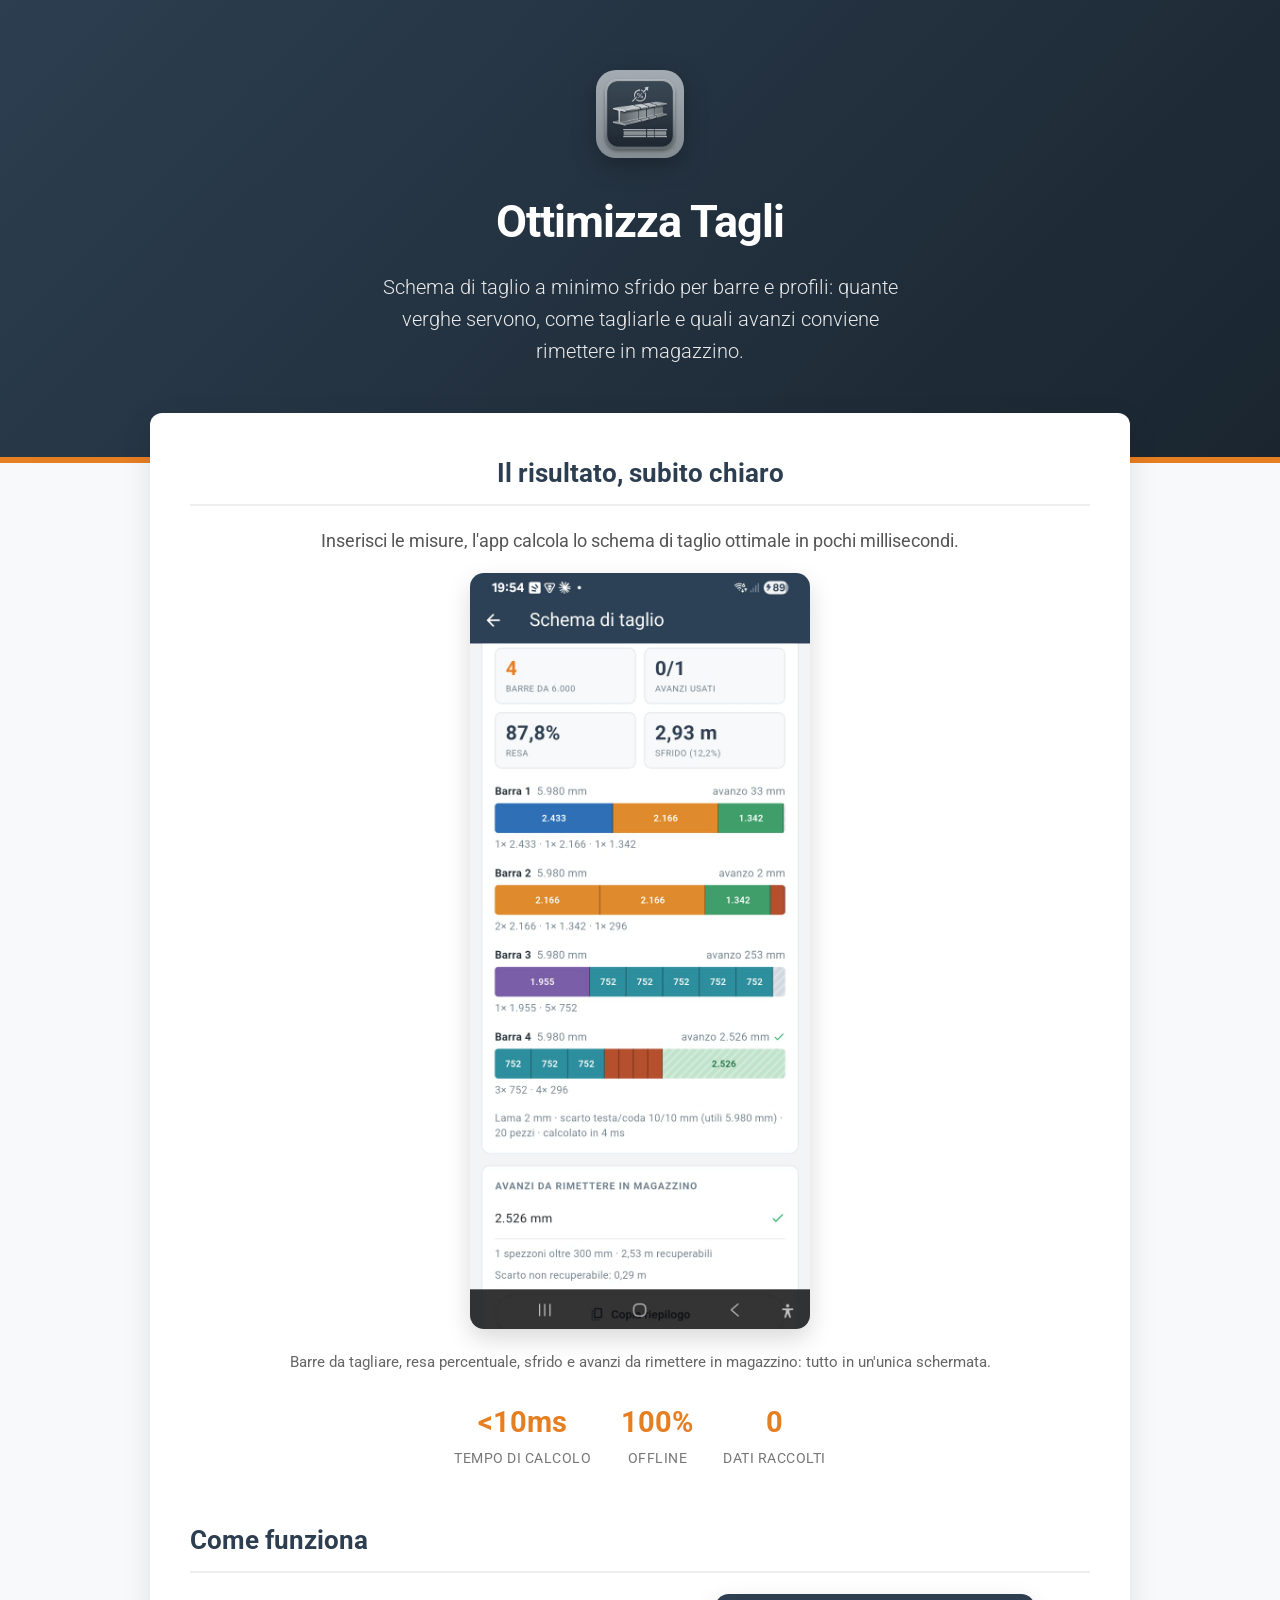
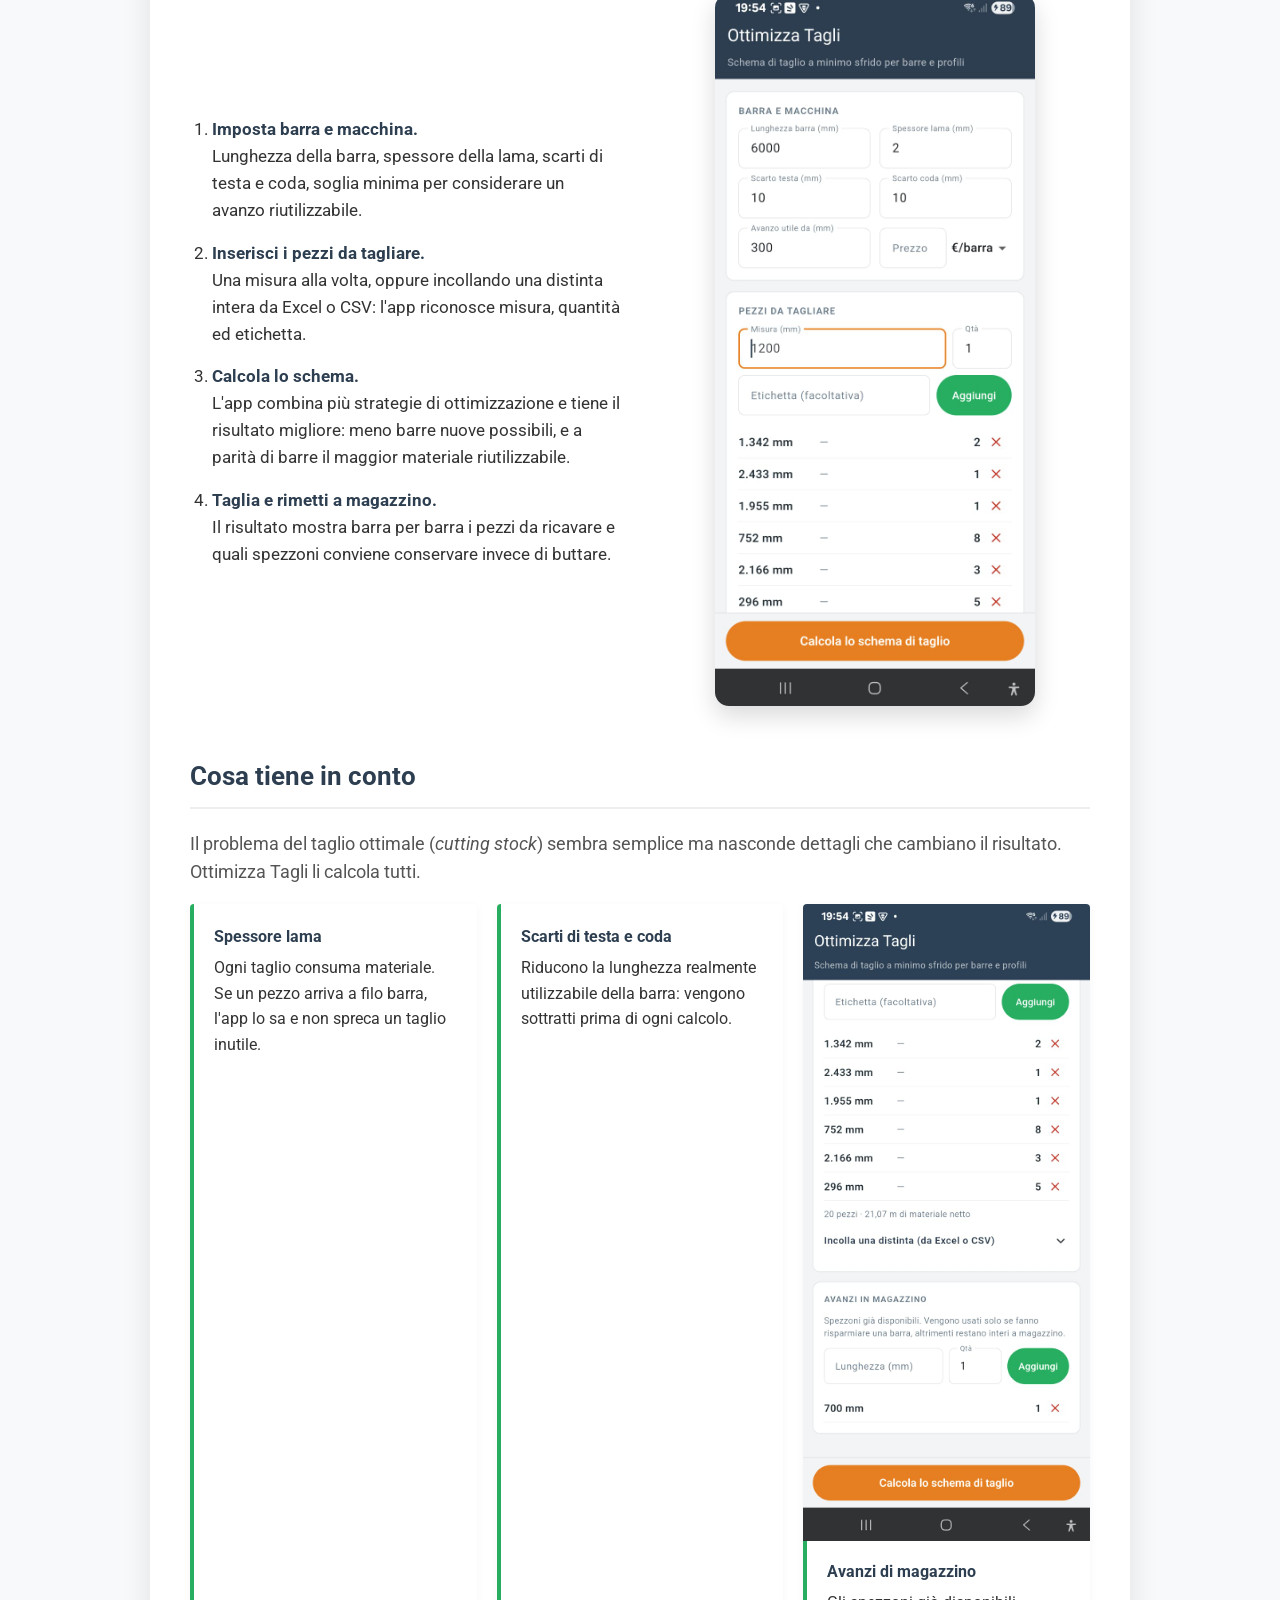
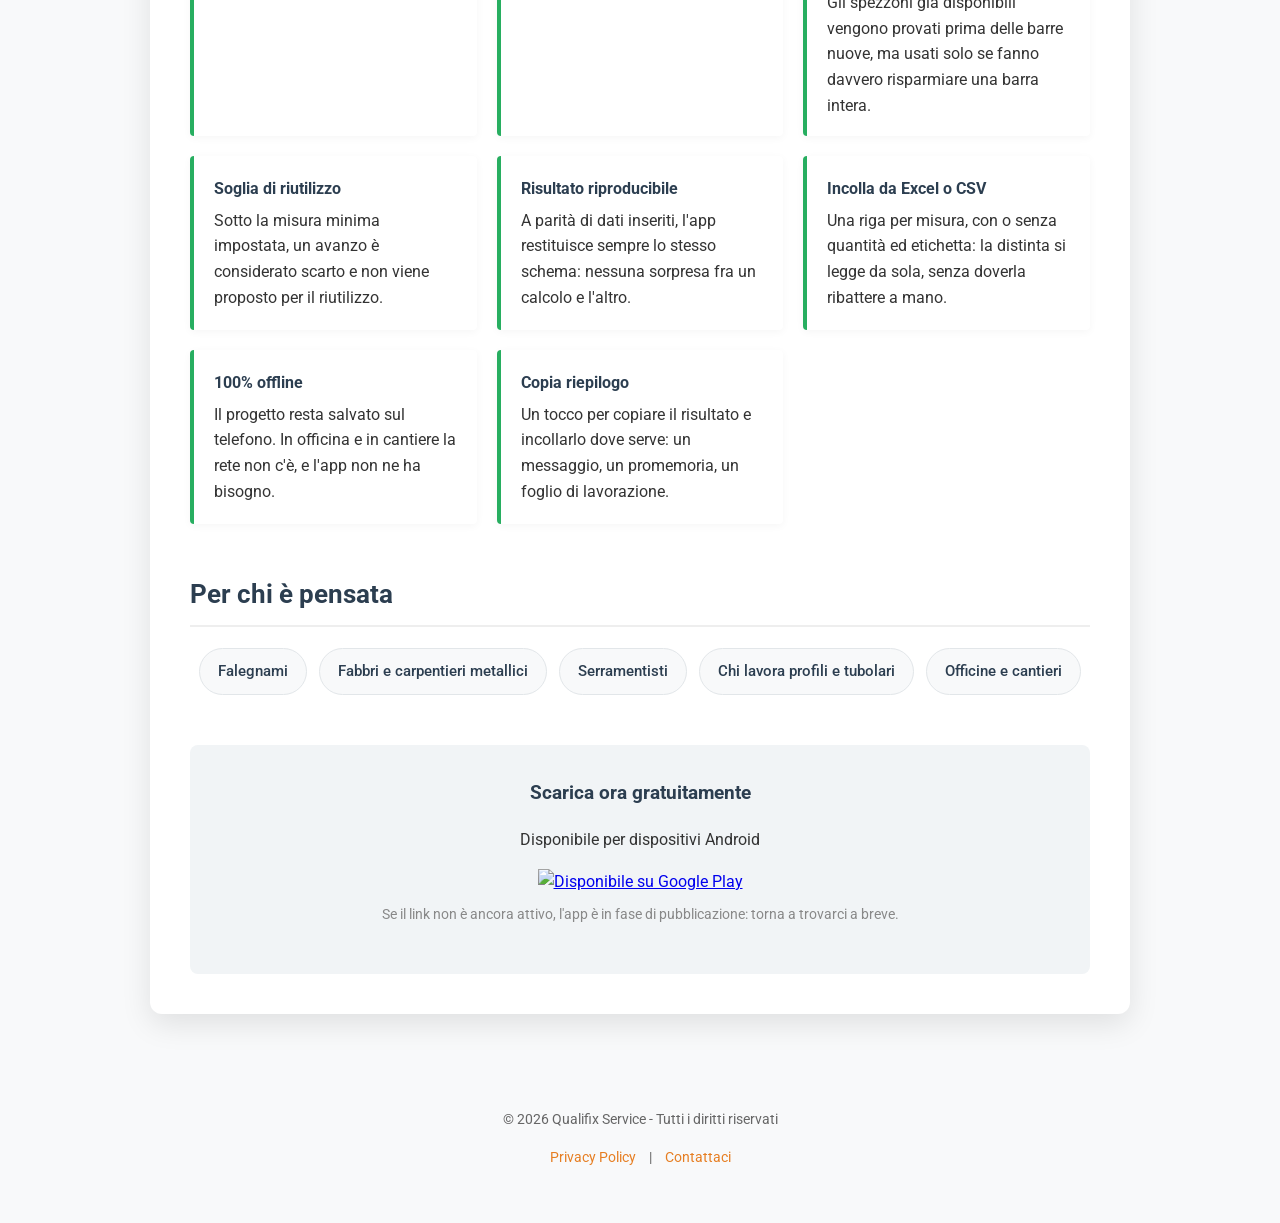
==== index.html @ 00269c29 "Landing page e privacy policy di Ottimizza Tagli Coerente nello stile con il sito di Calcolo Cartong" ====
<!DOCTYPE html>
<html lang="it">
<head>
    <meta charset="UTF-8">
    <meta name="viewport" content="width=device-width, initial-scale=1.0">
    <title>Ottimizza Tagli - Qualifix Service</title>
    <meta name="description" content="App per calcolare lo schema di taglio a minimo sfrido di barre e profili: quante verghe servono, come tagliarle e quali avanzi conviene rimettere in magazzino. Funziona completamente offline.">
    <meta property="og:title" content="Ottimizza Tagli - Qualifix Service">
    <meta property="og:description" content="Schema di taglio a minimo sfrido per barre e profili. Calcola in pochi millisecondi quante barre servono e come tagliarle, offline, senza rete.">
    <meta property="og:image" content="https://qualifixservice25-cloud.github.io/site-ottimizza_tagli/icona.png">
    <meta property="og:type" content="website">
    <link rel="icon" type="image/png" href="favicon-180.png">
    <link href="https://fonts.googleapis.com/css2?family=Roboto:wght@300;400;700&display=swap" rel="stylesheet">
    <style>
        :root {
            --primary-color: #2c3e50;
            --primary-dark: #1a252f;
            --accent-color: #e67e22;
            --success-color: #27ae60;
            --bg-color: #f8f9fa;
        }
        * { box-sizing: border-box; }
        body {
            font-family: 'Roboto', sans-serif;
            line-height: 1.6;
            color: #333;
            margin: 0;
            background-color: var(--bg-color);
        }
        header {
            background: linear-gradient(135deg, var(--primary-color) 0%, var(--primary-dark) 100%);
            color: white;
            padding: 70px 20px 90px;
            text-align: center;
            border-bottom: 6px solid var(--accent-color);
        }
        .hero-icon {
            width: 88px;
            height: 88px;
            border-radius: 20px;
            margin-bottom: 20px;
            box-shadow: 0 8px 24px rgba(0,0,0,0.25);
        }
        .hero h1 {
            font-size: 2.8em;
            margin: 0;
            letter-spacing: -1px;
        }
        .hero p {
            font-size: 1.25em;
            opacity: 0.9;
            font-weight: 300;
            max-width: 560px;
            margin: 14px auto 0;
        }
        .container {
            max-width: 980px;
            margin: -50px auto 40px;
            padding: 40px;
            background: white;
            border-radius: 12px;
            box-shadow: 0 10px 30px rgba(0,0,0,0.1);
        }
        section { margin-bottom: 50px; }
        section:last-child { margin-bottom: 0; }
        h2 {
            color: var(--primary-color);
            border-bottom: 2px solid #eee;
            padding-bottom: 10px;
            margin-top: 0;
            font-size: 1.6em;
        }
        .lead {
            font-size: 1.1em;
            color: #555;
        }
        .steps {
            display: grid;
            grid-template-columns: 1fr 1fr;
            gap: 40px;
            align-items: center;
        }
        .steps ol {
            padding-left: 22px;
            margin: 0;
        }
        .steps li {
            margin-bottom: 16px;
            font-size: 1.05em;
        }
        .steps li strong {
            display: block;
            color: var(--primary-color);
        }
        .steps img {
            width: 100%;
            max-width: 320px;
            display: block;
            margin: 0 auto;
            border-radius: 14px;
            box-shadow: 0 10px 25px rgba(0,0,0,0.15);
        }
        .showcase {
            text-align: center;
        }
        .showcase img {
            width: 100%;
            max-width: 340px;
            border-radius: 14px;
            box-shadow: 0 10px 25px rgba(0,0,0,0.15);
        }
        .showcase p.caption {
            margin-top: 14px;
            color: #666;
            font-size: 0.95em;
        }
        .stats-row {
            display: flex;
            justify-content: center;
            gap: 30px;
            flex-wrap: wrap;
            margin: 24px 0;
        }
        .stat {
            text-align: center;
        }
        .stat strong {
            display: block;
            font-size: 1.8em;
            color: var(--accent-color);
        }
        .stat span {
            font-size: 0.85em;
            color: #777;
            text-transform: uppercase;
            letter-spacing: 0.5px;
        }
        .features-grid {
            display: grid;
            grid-template-columns: repeat(auto-fit, minmax(260px, 1fr));
            gap: 20px;
            text-align: left;
        }
        .feature-card {
            padding: 20px;
            background: #fff;
            border-left: 4px solid var(--success-color);
            border-radius: 4px;
            box-shadow: 0 2px 8px rgba(0,0,0,0.04);
        }
        .feature-card strong {
            display: block;
            color: var(--primary-color);
            margin-bottom: 6px;
        }
        .feature-card.with-image {
            border-left: none;
            padding: 0;
            overflow: hidden;
            background: #fff;
        }
        .feature-card.with-image img {
            width: 100%;
            display: block;
        }
        .feature-card.with-image .text {
            padding: 18px 20px;
            border-left: 4px solid var(--success-color);
        }
        .audience {
            display: flex;
            flex-wrap: wrap;
            gap: 12px;
            justify-content: center;
        }
        .audience span {
            background: var(--bg-color);
            border: 1px solid #e2e6e9;
            padding: 10px 18px;
            border-radius: 30px;
            font-size: 0.95em;
            color: var(--primary-color);
            font-weight: 500;
        }
        .cta-section {
            background: #f1f4f6;
            padding: 34px;
            border-radius: 8px;
            text-align: center;
        }
        .btn-google-play {
            display: inline-block;
            transition: transform 0.2s ease;
        }
        .btn-google-play:hover {
            transform: scale(1.05);
        }
        .btn-google-play img {
            height: 60px;
        }
        .cta-note {
            font-size: 0.85em;
            color: #888;
            margin-top: 10px;
        }
        footer {
            text-align: center;
            padding: 40px 20px;
            font-size: 0.9em;
            color: #666;
        }
        footer a {
            color: var(--accent-color);
            text-decoration: none;
            margin: 0 10px;
        }
        footer a:hover {
            text-decoration: underline;
        }
        @media (max-width: 700px) {
            .hero h1 { font-size: 2em; }
            .container { margin-top: -30px; padding: 24px; }
            .steps { grid-template-columns: 1fr; }
        }
    </style>
</head>
<body>

<header class="hero">
    <img src="icona.png" alt="Icona Ottimizza Tagli" class="hero-icon">
    <h1>Ottimizza Tagli</h1>
    <p>Schema di taglio a minimo sfrido per barre e profili: quante verghe servono, come tagliarle e quali avanzi conviene rimettere in magazzino.</p>
</header>

<div class="container">

    <section class="showcase">
        <h2>Il risultato, subito chiaro</h2>
        <p class="lead">Inserisci le misure, l'app calcola lo schema di taglio ottimale in pochi millisecondi.</p>
        <img src="screenshot-risultato.jpg" alt="Schermata con lo schema di taglio calcolato: 4 barre, resa 87,8%, sfrido 2,93 m">
        <p class="caption">Barre da tagliare, resa percentuale, sfrido e avanzi da rimettere in magazzino: tutto in un'unica schermata.</p>
        <div class="stats-row">
            <div class="stat"><strong>&lt;10ms</strong><span>tempo di calcolo</span></div>
            <div class="stat"><strong>100%</strong><span>offline</span></div>
            <div class="stat"><strong>0</strong><span>dati raccolti</span></div>
        </div>
    </section>

    <section>
        <h2>Come funziona</h2>
        <div class="steps">
            <ol>
                <li><strong>Imposta barra e macchina.</strong> Lunghezza della barra, spessore della lama, scarti di testa e coda, soglia minima per considerare un avanzo riutilizzabile.</li>
                <li><strong>Inserisci i pezzi da tagliare.</strong> Una misura alla volta, oppure incollando una distinta intera da Excel o CSV: l'app riconosce misura, quantità ed etichetta.</li>
                <li><strong>Calcola lo schema.</strong> L'app combina più strategie di ottimizzazione e tiene il risultato migliore: meno barre nuove possibili, e a parità di barre il maggior materiale riutilizzabile.</li>
                <li><strong>Taglia e rimetti a magazzino.</strong> Il risultato mostra barra per barra i pezzi da ricavare e quali spezzoni conviene conservare invece di buttare.</li>
            </ol>
            <img src="screenshot-form.jpg" alt="Schermata di inserimento: barra e macchina, pezzi da tagliare, pulsante Calcola lo schema di taglio">
        </div>
    </section>

    <section>
        <h2>Cosa tiene in conto</h2>
        <p class="lead">Il problema del taglio ottimale (<em>cutting stock</em>) sembra semplice ma nasconde dettagli che cambiano il risultato. Ottimizza Tagli li calcola tutti.</p>
        <div class="features-grid">
            <div class="feature-card">
                <strong>Spessore lama</strong>
                Ogni taglio consuma materiale. Se un pezzo arriva a filo barra, l'app lo sa e non spreca un taglio inutile.
            </div>
            <div class="feature-card">
                <strong>Scarti di testa e coda</strong>
                Riducono la lunghezza realmente utilizzabile della barra: vengono sottratti prima di ogni calcolo.
            </div>
            <div class="feature-card with-image">
                <img src="screenshot-avanzi.jpg" alt="Sezione Avanzi in magazzino dell'app">
                <div class="text">
                    <strong>Avanzi di magazzino</strong>
                    Gli spezzoni già disponibili vengono provati prima delle barre nuove, ma usati solo se fanno davvero risparmiare una barra intera.
                </div>
            </div>
            <div class="feature-card">
                <strong>Soglia di riutilizzo</strong>
                Sotto la misura minima impostata, un avanzo è considerato scarto e non viene proposto per il riutilizzo.
            </div>
            <div class="feature-card">
                <strong>Risultato riproducibile</strong>
                A parità di dati inseriti, l'app restituisce sempre lo stesso schema: nessuna sorpresa fra un calcolo e l'altro.
            </div>
            <div class="feature-card">
                <strong>Incolla da Excel o CSV</strong>
                Una riga per misura, con o senza quantità ed etichetta: la distinta si legge da sola, senza doverla ribattere a mano.
            </div>
            <div class="feature-card">
                <strong>100% offline</strong>
                Il progetto resta salvato sul telefono. In officina e in cantiere la rete non c'è, e l'app non ne ha bisogno.
            </div>
            <div class="feature-card">
                <strong>Copia riepilogo</strong>
                Un tocco per copiare il risultato e incollarlo dove serve: un messaggio, un promemoria, un foglio di lavorazione.
            </div>
        </div>
    </section>

    <section>
        <h2>Per chi è pensata</h2>
        <div class="audience">
            <span>Falegnami</span>
            <span>Fabbri e carpentieri metallici</span>
            <span>Serramentisti</span>
            <span>Chi lavora profili e tubolari</span>
            <span>Officine e cantieri</span>
        </div>
    </section>

    <section class="cta-section">
        <h3 style="margin-top:0; color: var(--primary-color);">Scarica ora gratuitamente</h3>
        <p>Disponibile per dispositivi Android</p>
        <a href="https://play.google.com/store/apps/details?id=org.qualifix.service.ottimizza_tagli" class="btn-google-play">
            <img src="https://play.google.com/intl/en_us/badges/static/images/badges/it_badge_web_generic.png" alt="Disponibile su Google Play">
        </a>
        <p class="cta-note">Se il link non è ancora attivo, l'app è in fase di pubblicazione: torna a trovarci a breve.</p>
    </section>

</div>

<footer>
    <p>&copy; 2026 Qualifix Service - Tutti i diritti riservati</p>
    <p>
        <a href="privacy-policy.html">Privacy Policy</a> |
        <a href="mailto:qualifix.service25@gmail.com">Contattaci</a>
    </p>
</footer>

</body>
</html>
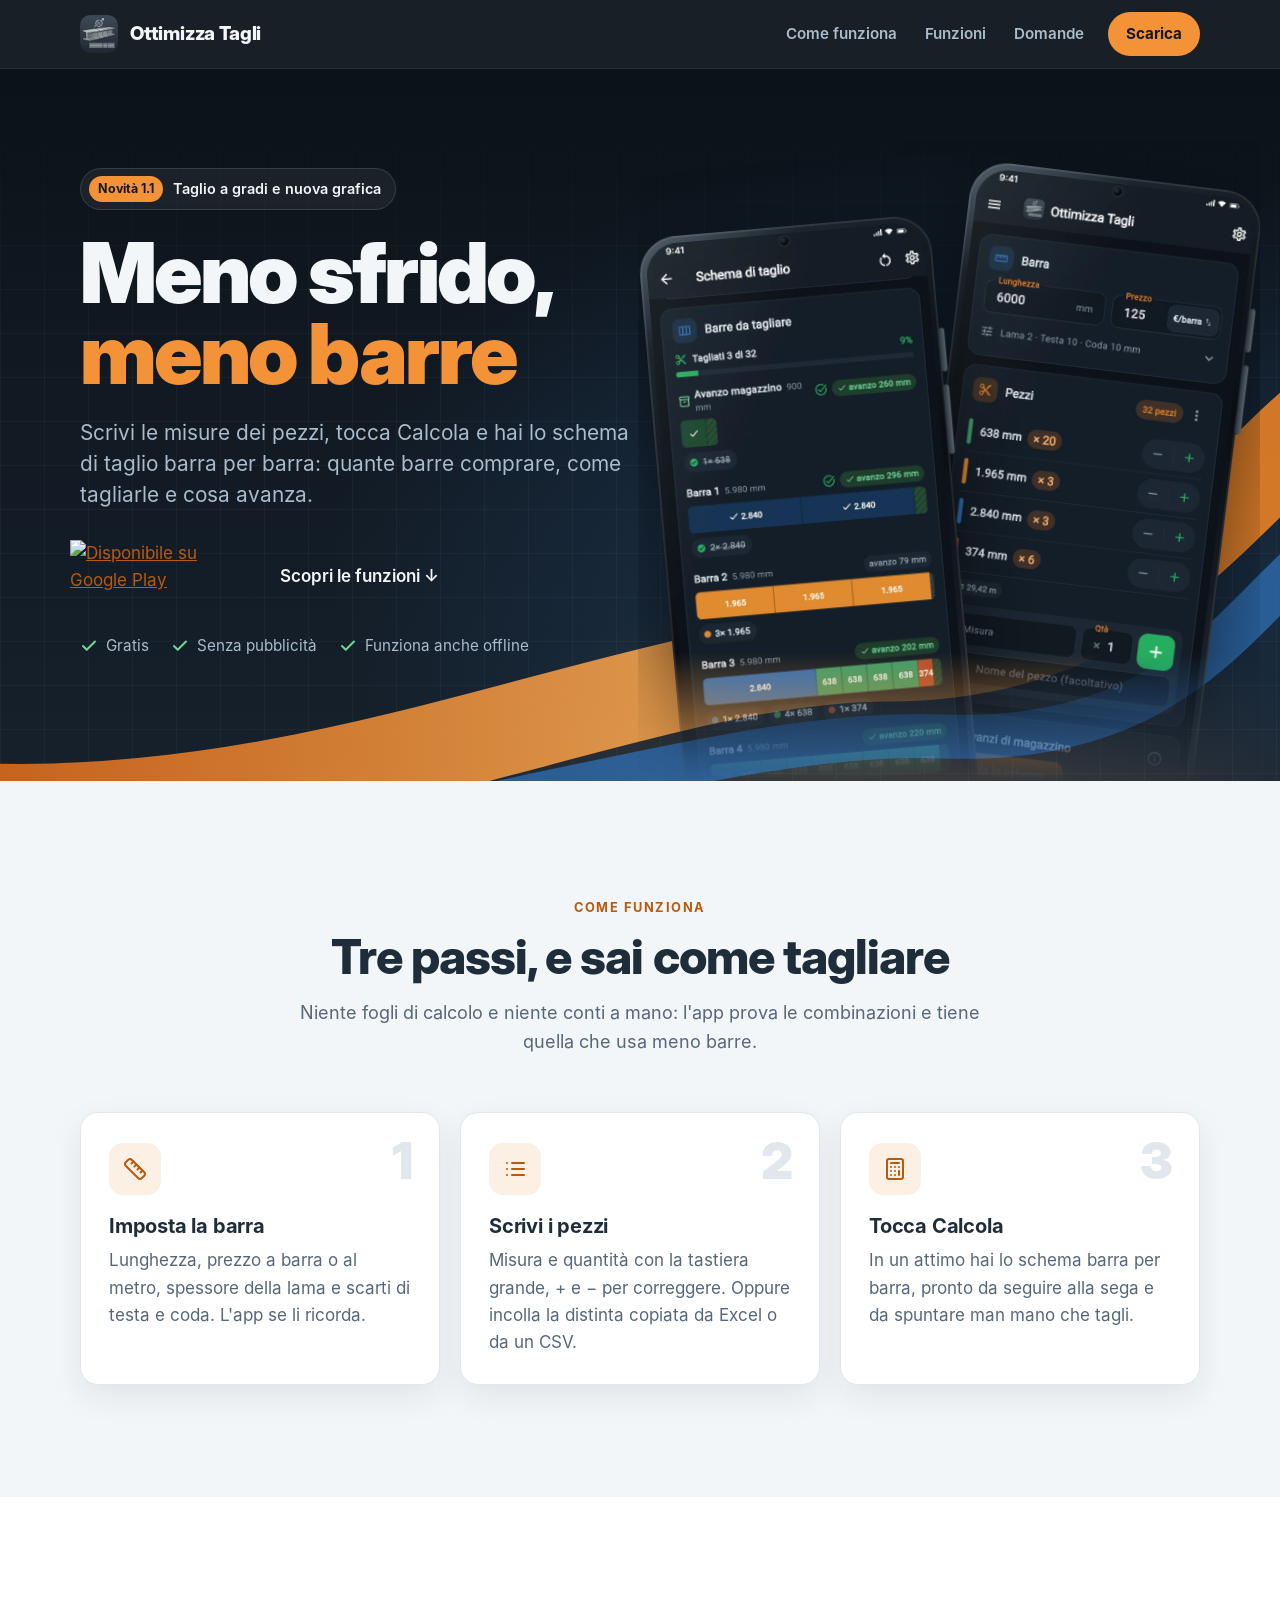
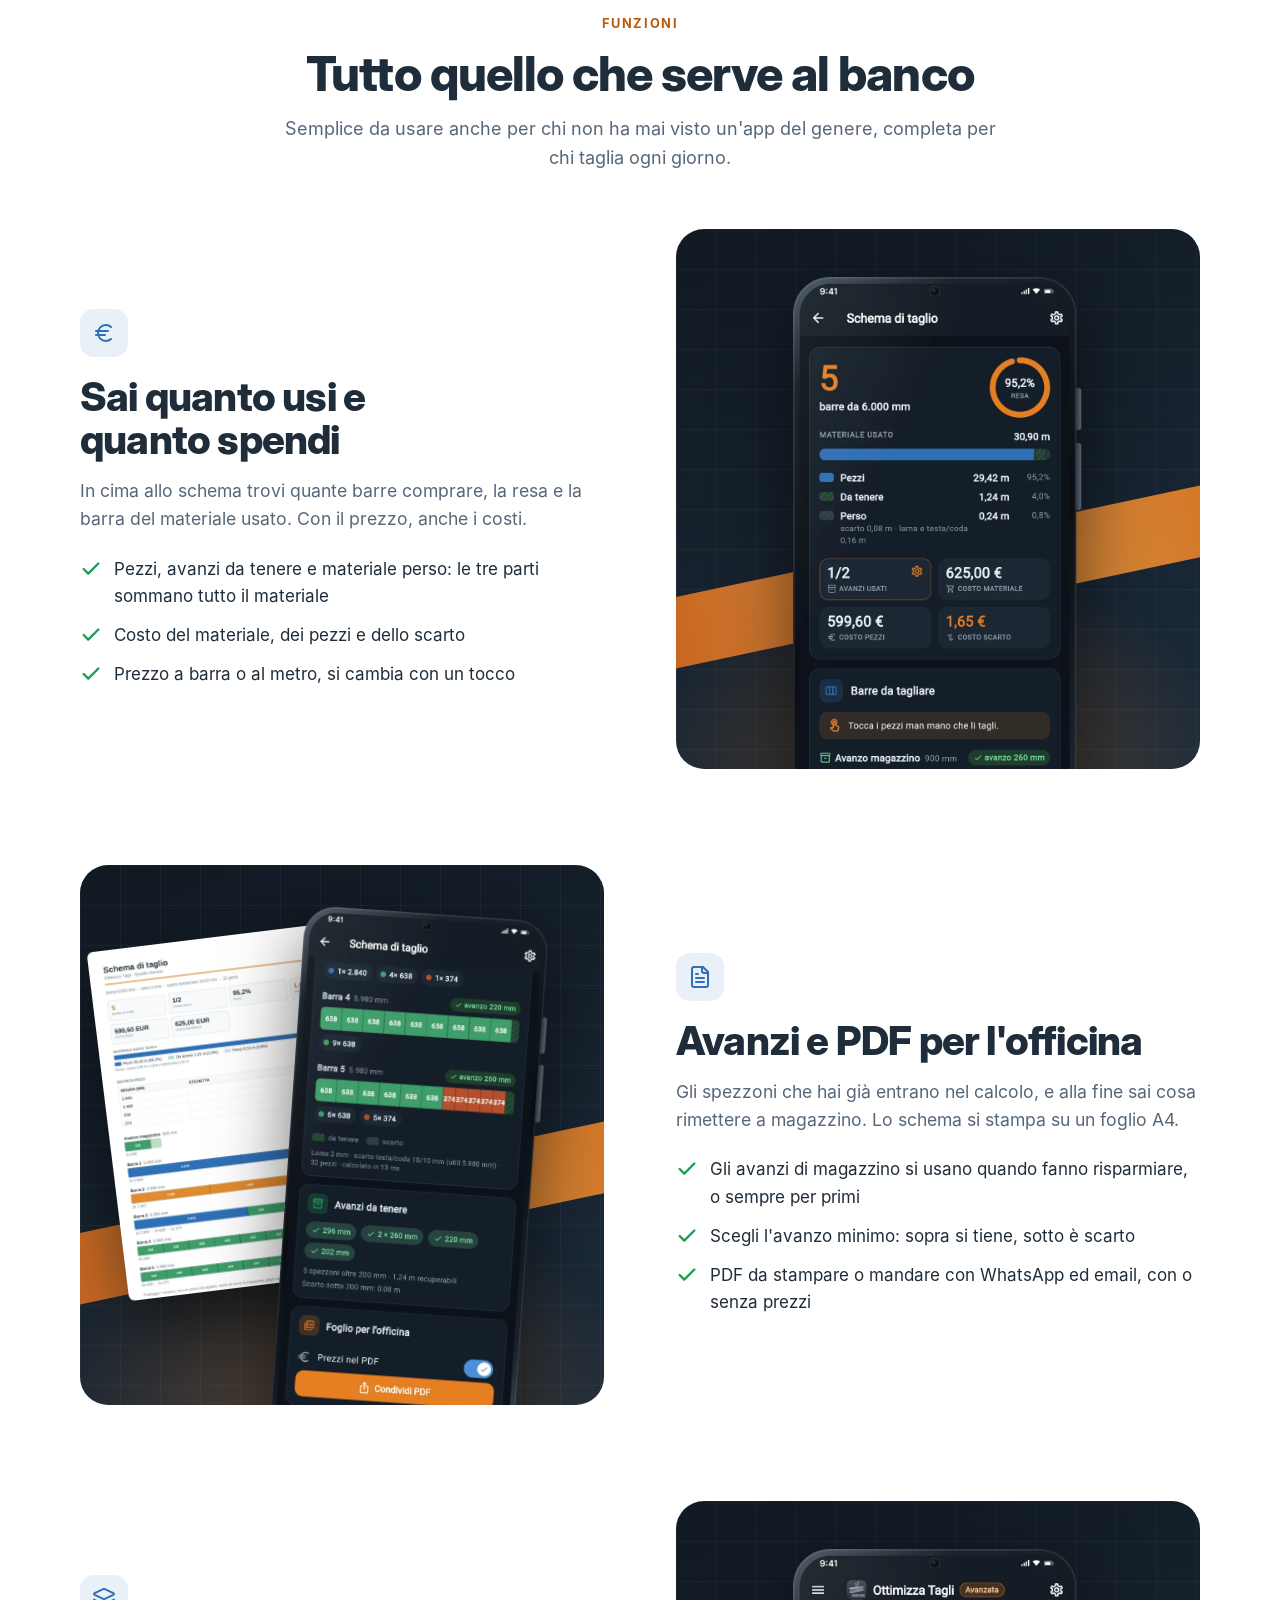
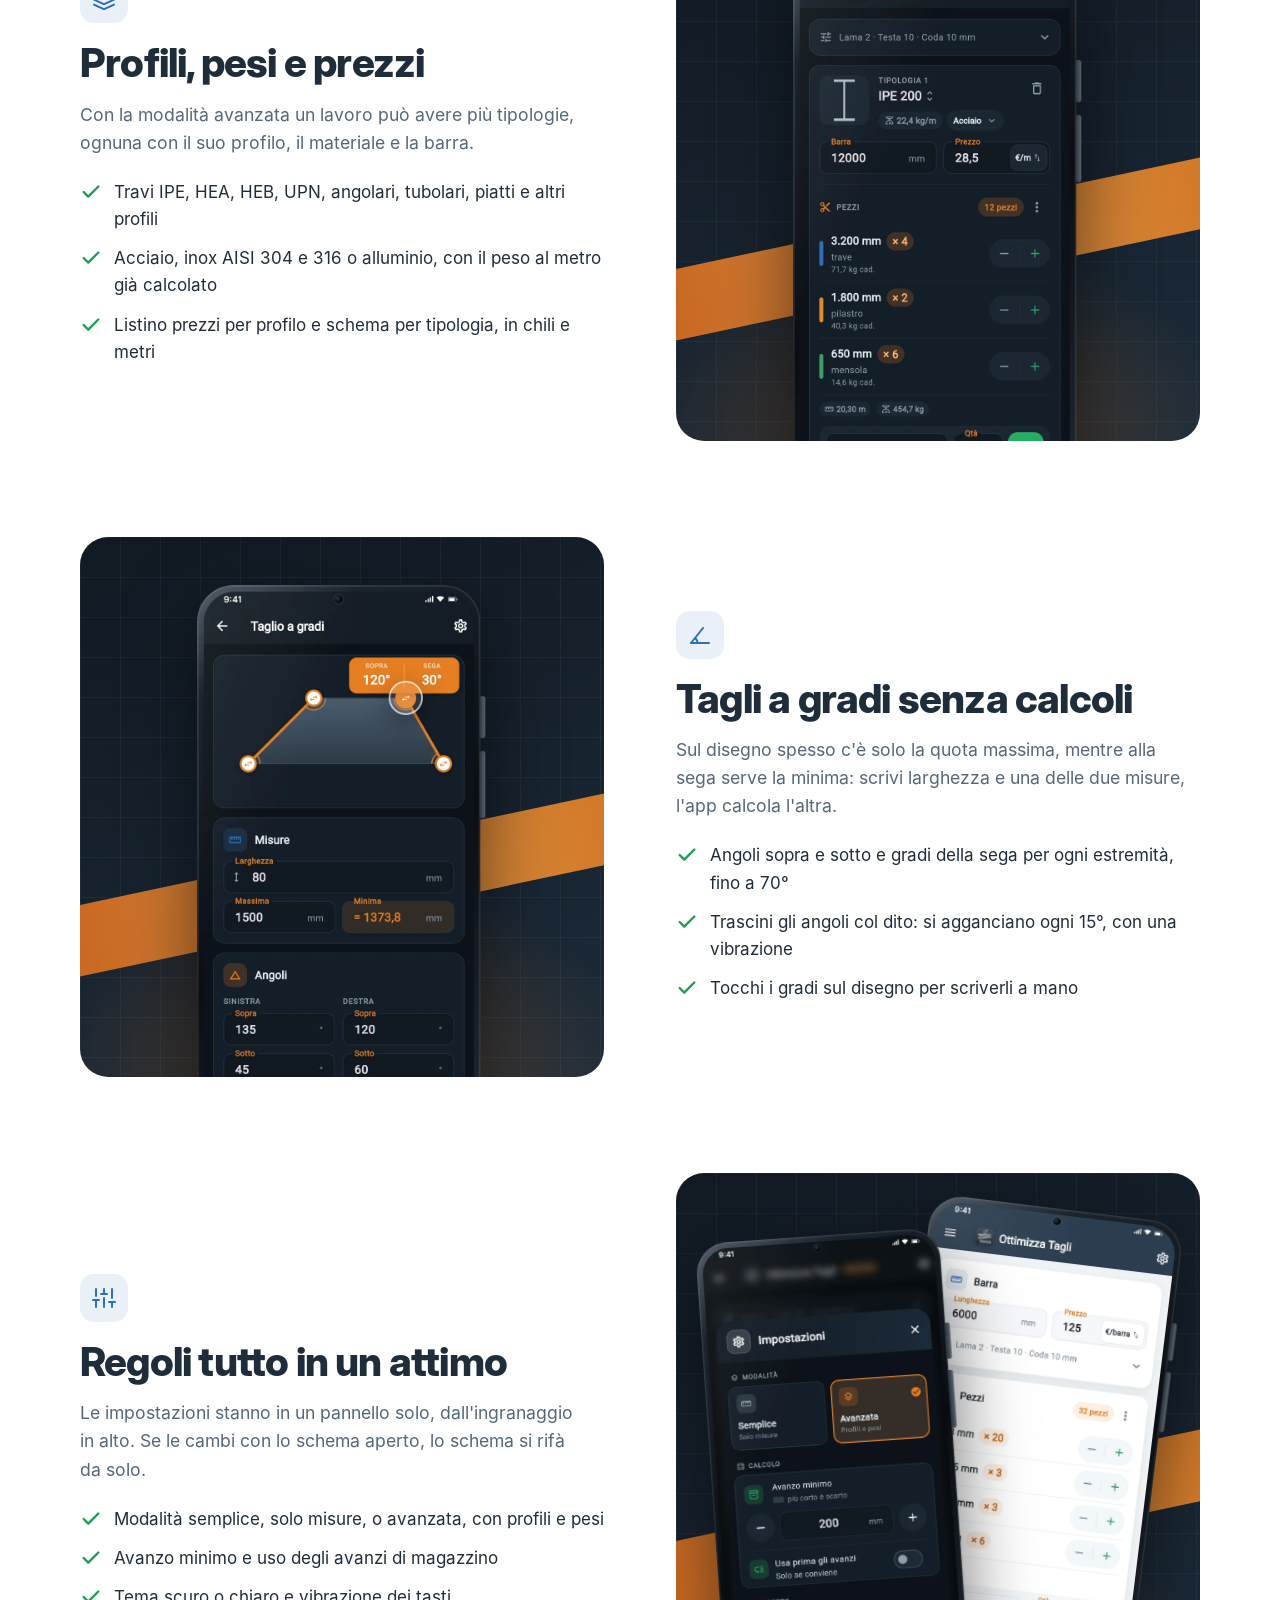
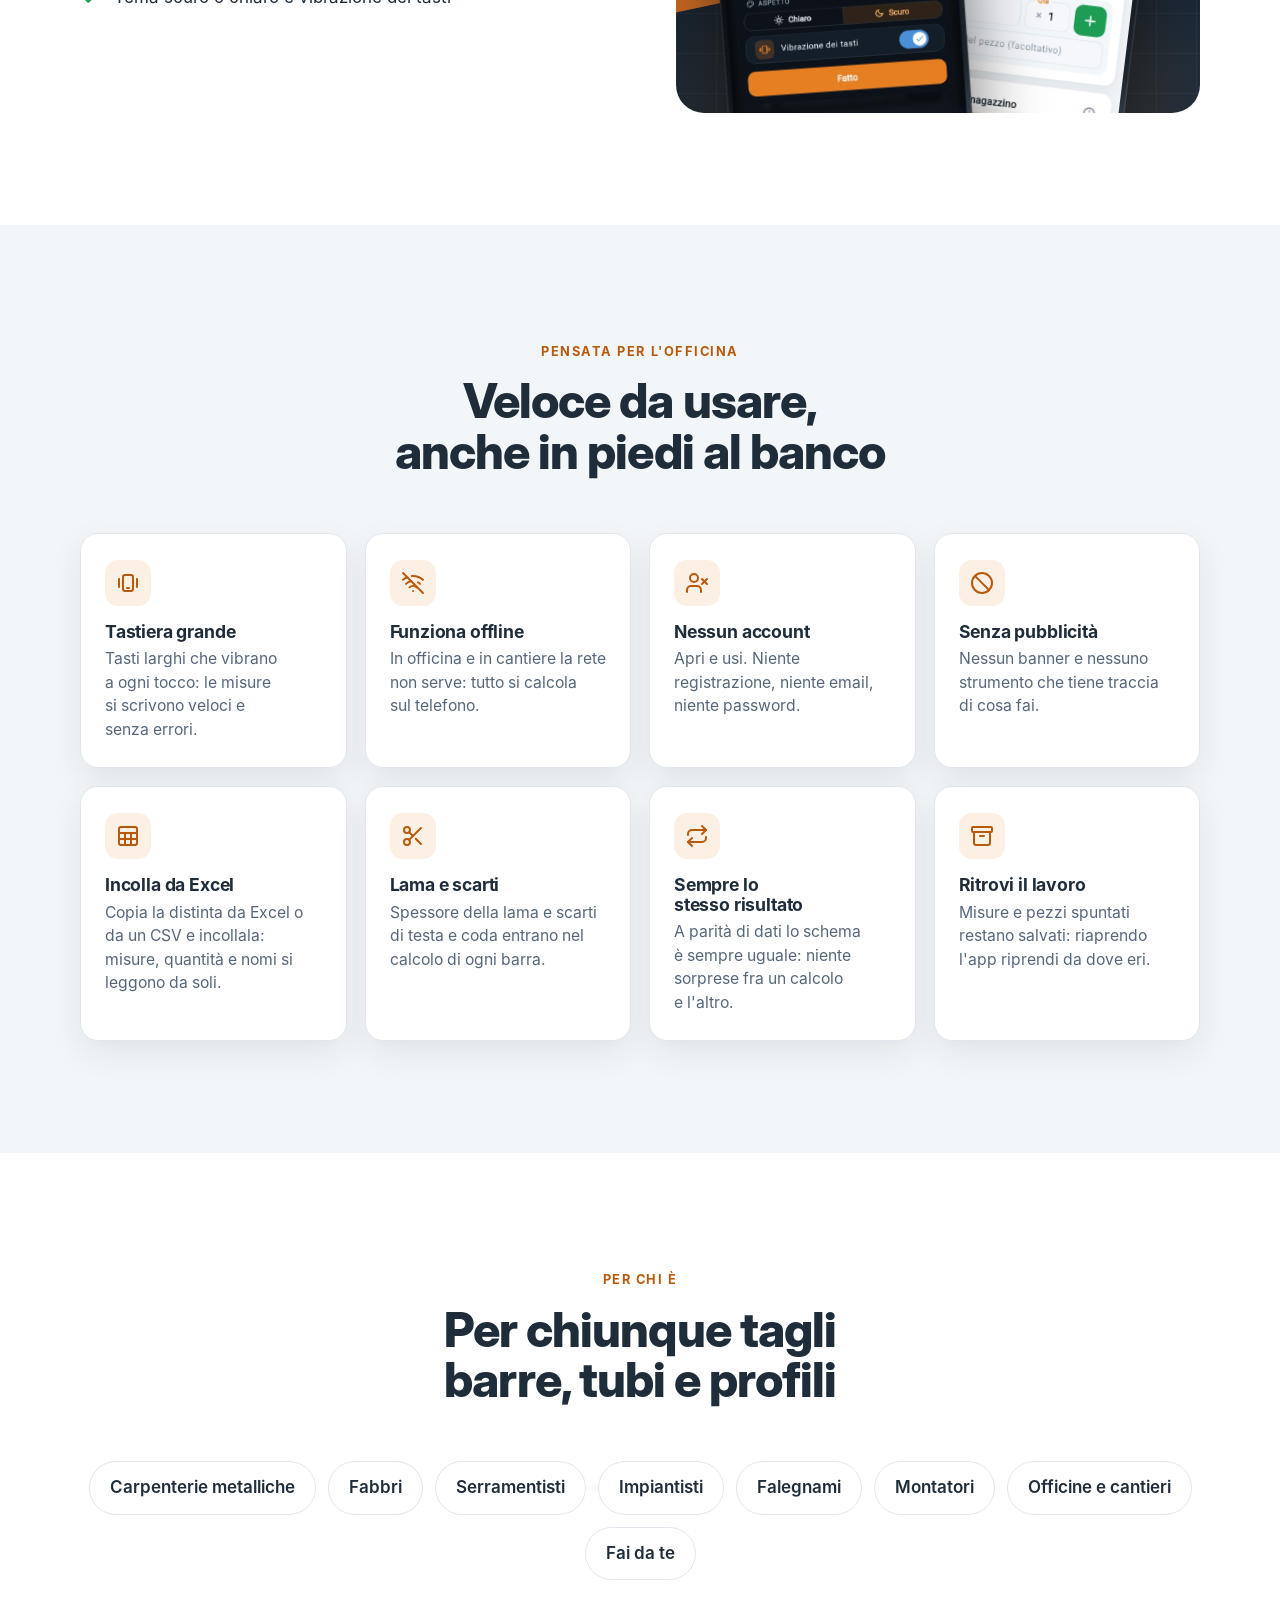
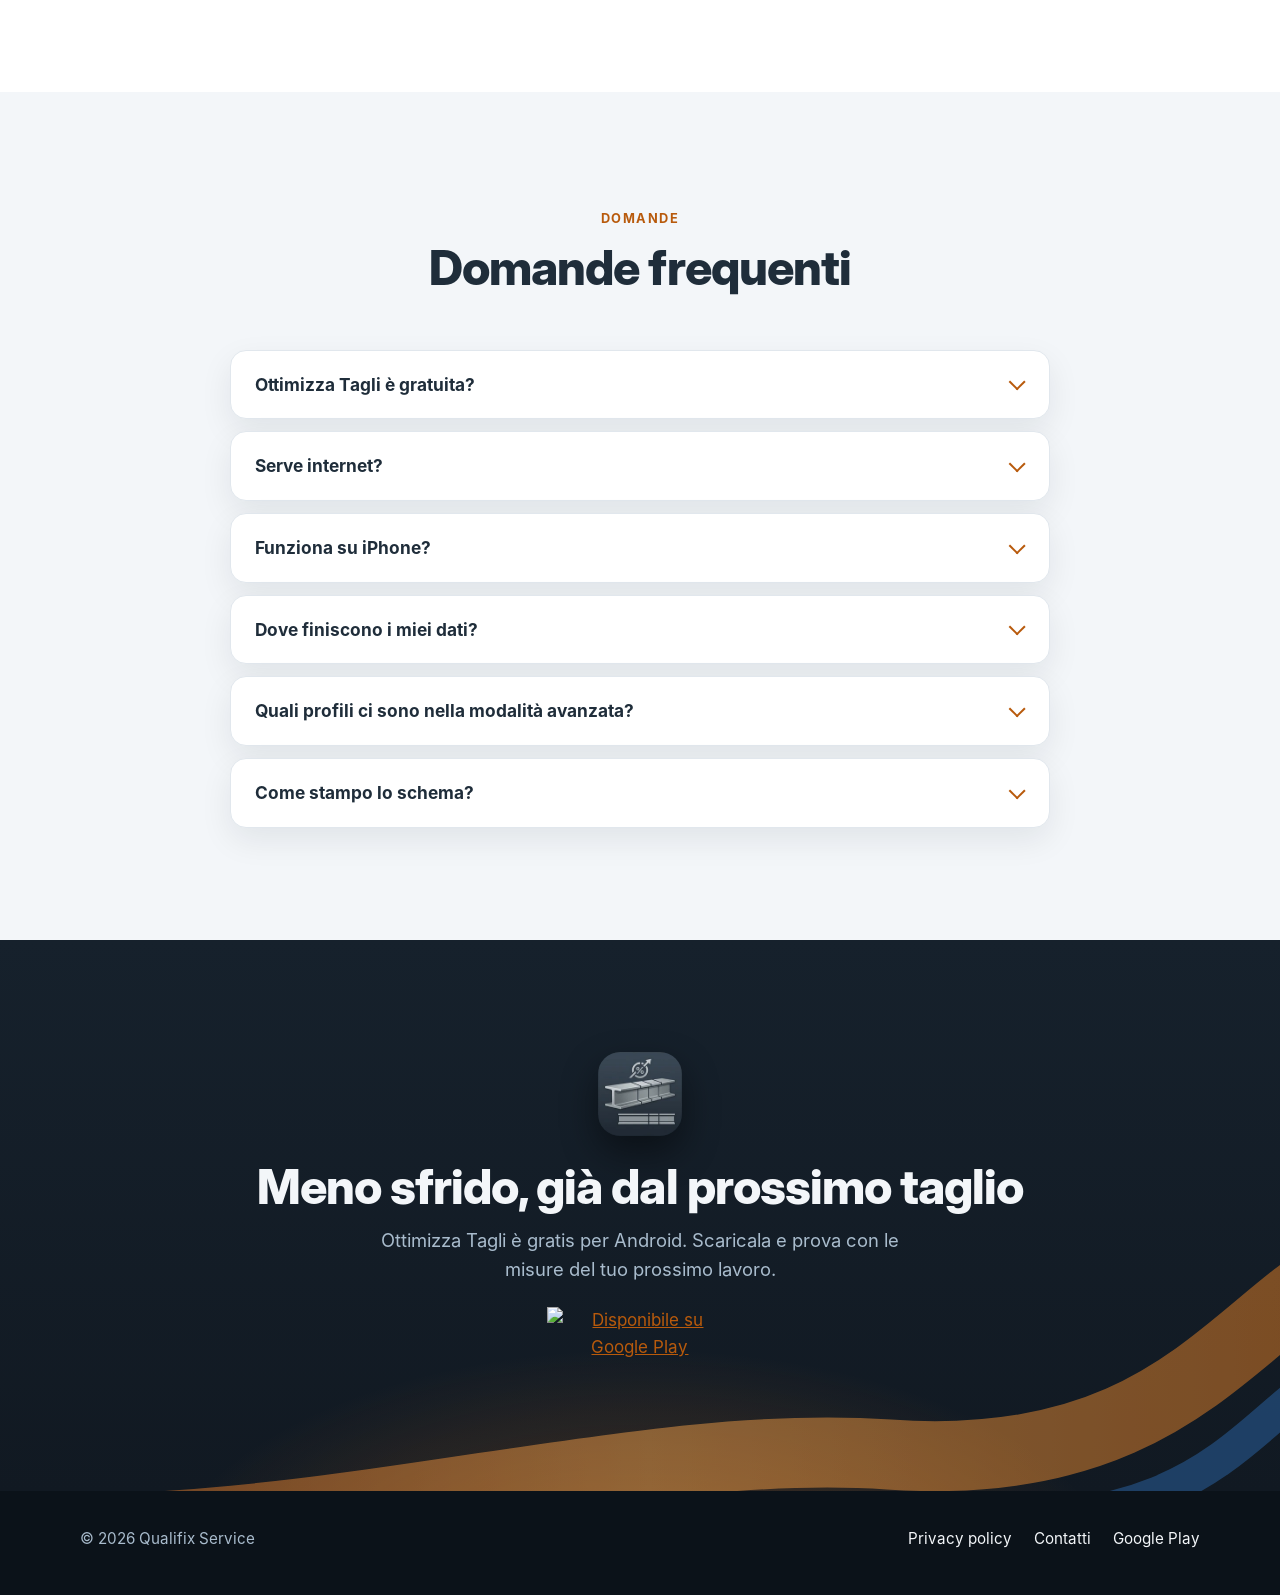
==== commit b8bef362: "Sito rinnovato per la versione 1.1.0 - Landing page riscritta nello stile della nuova scheda dello s" ====
--- a/index.html
+++ b/index.html
@@ -1,334 +1,400 @@
 <!DOCTYPE html>
 <html lang="it">
 <head>
-    <meta charset="UTF-8">
-    <meta name="viewport" content="width=device-width, initial-scale=1.0">
-    <title>Ottimizza Tagli - Qualifix Service</title>
-    <meta name="description" content="App per calcolare lo schema di taglio a minimo sfrido di barre e profili: quante verghe servono, come tagliarle e quali avanzi conviene rimettere in magazzino. Funziona completamente offline.">
-    <meta property="og:title" content="Ottimizza Tagli - Qualifix Service">
-    <meta property="og:description" content="Schema di taglio a minimo sfrido per barre e profili. Calcola in pochi millisecondi quante barre servono e come tagliarle, offline, senza rete.">
-    <meta property="og:image" content="https://qualifixservice25-cloud.github.io/site-ottimizza_tagli/icona.png">
-    <meta property="og:type" content="website">
-    <link rel="icon" type="image/png" href="favicon-180.png">
-    <link href="https://fonts.googleapis.com/css2?family=Roboto:wght@300;400;700&display=swap" rel="stylesheet">
-    <style>
-        :root {
-            --primary-color: #2c3e50;
-            --primary-dark: #1a252f;
-            --accent-color: #e67e22;
-            --success-color: #27ae60;
-            --bg-color: #f8f9fa;
-        }
-        * { box-sizing: border-box; }
-        body {
-            font-family: 'Roboto', sans-serif;
-            line-height: 1.6;
-            color: #333;
-            margin: 0;
-            background-color: var(--bg-color);
-        }
-        header {
-            background: linear-gradient(135deg, var(--primary-color) 0%, var(--primary-dark) 100%);
-            color: white;
-            padding: 70px 20px 90px;
-            text-align: center;
-            border-bottom: 6px solid var(--accent-color);
-        }
-        .hero-icon {
-            width: 88px;
-            height: 88px;
-            border-radius: 20px;
-            margin-bottom: 20px;
-            box-shadow: 0 8px 24px rgba(0,0,0,0.25);
-        }
-        .hero h1 {
-            font-size: 2.8em;
-            margin: 0;
-            letter-spacing: -1px;
-        }
-        .hero p {
-            font-size: 1.25em;
-            opacity: 0.9;
-            font-weight: 300;
-            max-width: 560px;
-            margin: 14px auto 0;
-        }
-        .container {
-            max-width: 980px;
-            margin: -50px auto 40px;
-            padding: 40px;
-            background: white;
-            border-radius: 12px;
-            box-shadow: 0 10px 30px rgba(0,0,0,0.1);
-        }
-        section { margin-bottom: 50px; }
-        section:last-child { margin-bottom: 0; }
-        h2 {
-            color: var(--primary-color);
-            border-bottom: 2px solid #eee;
-            padding-bottom: 10px;
-            margin-top: 0;
-            font-size: 1.6em;
-        }
-        .lead {
-            font-size: 1.1em;
-            color: #555;
-        }
-        .steps {
-            display: grid;
-            grid-template-columns: 1fr 1fr;
-            gap: 40px;
-            align-items: center;
-        }
-        .steps ol {
-            padding-left: 22px;
-            margin: 0;
-        }
-        .steps li {
-            margin-bottom: 16px;
-            font-size: 1.05em;
-        }
-        .steps li strong {
-            display: block;
-            color: var(--primary-color);
-        }
-        .steps img {
-            width: 100%;
-            max-width: 320px;
-            display: block;
-            margin: 0 auto;
-            border-radius: 14px;
-            box-shadow: 0 10px 25px rgba(0,0,0,0.15);
-        }
-        .showcase {
-            text-align: center;
-        }
-        .showcase img {
-            width: 100%;
-            max-width: 340px;
-            border-radius: 14px;
-            box-shadow: 0 10px 25px rgba(0,0,0,0.15);
-        }
-        .showcase p.caption {
-            margin-top: 14px;
-            color: #666;
-            font-size: 0.95em;
-        }
-        .stats-row {
-            display: flex;
-            justify-content: center;
-            gap: 30px;
-            flex-wrap: wrap;
-            margin: 24px 0;
-        }
-        .stat {
-            text-align: center;
-        }
-        .stat strong {
-            display: block;
-            font-size: 1.8em;
-            color: var(--accent-color);
-        }
-        .stat span {
-            font-size: 0.85em;
-            color: #777;
-            text-transform: uppercase;
-            letter-spacing: 0.5px;
-        }
-        .features-grid {
-            display: grid;
-            grid-template-columns: repeat(auto-fit, minmax(260px, 1fr));
-            gap: 20px;
-            text-align: left;
-        }
-        .feature-card {
-            padding: 20px;
-            background: #fff;
-            border-left: 4px solid var(--success-color);
-            border-radius: 4px;
-            box-shadow: 0 2px 8px rgba(0,0,0,0.04);
-        }
-        .feature-card strong {
-            display: block;
-            color: var(--primary-color);
-            margin-bottom: 6px;
-        }
-        .feature-card.with-image {
-            border-left: none;
-            padding: 0;
-            overflow: hidden;
-            background: #fff;
-        }
-        .feature-card.with-image img {
-            width: 100%;
-            display: block;
-        }
-        .feature-card.with-image .text {
-            padding: 18px 20px;
-            border-left: 4px solid var(--success-color);
-        }
-        .audience {
-            display: flex;
-            flex-wrap: wrap;
-            gap: 12px;
-            justify-content: center;
-        }
-        .audience span {
-            background: var(--bg-color);
-            border: 1px solid #e2e6e9;
-            padding: 10px 18px;
-            border-radius: 30px;
-            font-size: 0.95em;
-            color: var(--primary-color);
-            font-weight: 500;
-        }
-        .cta-section {
-            background: #f1f4f6;
-            padding: 34px;
-            border-radius: 8px;
-            text-align: center;
-        }
-        .btn-google-play {
-            display: inline-block;
-            transition: transform 0.2s ease;
-        }
-        .btn-google-play:hover {
-            transform: scale(1.05);
-        }
-        .btn-google-play img {
-            height: 60px;
-        }
-        .cta-note {
-            font-size: 0.85em;
-            color: #888;
-            margin-top: 10px;
-        }
-        footer {
-            text-align: center;
-            padding: 40px 20px;
-            font-size: 0.9em;
-            color: #666;
-        }
-        footer a {
-            color: var(--accent-color);
-            text-decoration: none;
-            margin: 0 10px;
-        }
-        footer a:hover {
-            text-decoration: underline;
-        }
-        @media (max-width: 700px) {
-            .hero h1 { font-size: 2em; }
-            .container { margin-top: -30px; padding: 24px; }
-            .steps { grid-template-columns: 1fr; }
-        }
-    </style>
+<meta charset="utf-8">
+<meta name="viewport" content="width=device-width, initial-scale=1">
+<title>Ottimizza Tagli – Schema di taglio per barre e profili</title>
+<meta name="description" content="App Android gratuita per tagliare barre e profili con meno sfrido: schema di taglio barra per barra, avanzi di magazzino, costi e PDF per l'officina.">
+<link rel="canonical" href="https://qualifixservice25-cloud.github.io/site-ottimizza_tagli/">
+<meta name="theme-color" content="#111922">
+<link rel="icon" type="image/png" sizes="48x48" href="img/favicon-48.png">
+<link rel="apple-touch-icon" href="img/apple-touch-icon.png">
+<link rel="preload" href="font/inter-display-900.woff2" as="font" type="font/woff2" crossorigin>
+<link rel="preload" href="font/inter-400.woff2" as="font" type="font/woff2" crossorigin>
+<link rel="stylesheet" href="stile.css">
+
+<meta property="og:type" content="website">
+<meta property="og:locale" content="it_IT">
+<meta property="og:site_name" content="Ottimizza Tagli">
+<meta property="og:title" content="Ottimizza Tagli – Meno sfrido, meno barre">
+<meta property="og:description" content="Lo schema di taglio per barre e profili in un tocco: avanzi di magazzino, costi, PDF per l'officina e taglio a gradi. Gratis per Android, funziona offline.">
+<meta property="og:url" content="https://qualifixservice25-cloud.github.io/site-ottimizza_tagli/">
+<meta property="og:image" content="https://qualifixservice25-cloud.github.io/site-ottimizza_tagli/feature-graphic-1024x500.png">
+<meta property="og:image:width" content="1024">
+<meta property="og:image:height" content="500">
+<meta property="og:image:alt" content="Ottimizza Tagli: meno sfrido, meno barre. Lo schema di taglio per barre e profili">
+<meta name="twitter:card" content="summary_large_image">
+
+<script type="application/ld+json">
+{
+  "@context": "https://schema.org",
+  "@type": "SoftwareApplication",
+  "name": "Ottimizza Tagli",
+  "description": "Schema di taglio per barre e profili con meno sfrido: avanzi di magazzino, costi, PDF per l'officina, modalità avanzata con profili e pesi, taglio a gradi.",
+  "operatingSystem": "Android",
+  "applicationCategory": "BusinessApplication",
+  "softwareVersion": "1.1.0",
+  "inLanguage": "it",
+  "url": "https://qualifixservice25-cloud.github.io/site-ottimizza_tagli/",
+  "downloadUrl": "https://play.google.com/store/apps/details?id=org.qualifix.service.ottimizza_tagli",
+  "image": "https://qualifixservice25-cloud.github.io/site-ottimizza_tagli/feature-graphic-1024x500.png",
+  "screenshot": [
+    "https://qualifixservice25-cloud.github.io/site-ottimizza_tagli/img/telefono-schema-alto.webp",
+    "https://qualifixservice25-cloud.github.io/site-ottimizza_tagli/img/telefono-schema-barre.webp",
+    "https://qualifixservice25-cloud.github.io/site-ottimizza_tagli/img/telefono-pezzi.webp"
+  ],
+  "offers": { "@type": "Offer", "price": "0", "priceCurrency": "EUR" },
+  "publisher": { "@type": "Organization", "name": "Qualifix Service", "email": "qualifix.service25@gmail.com" }
+}
+</script>
+<script type="application/ld+json">
+{
+  "@context": "https://schema.org",
+  "@type": "FAQPage",
+  "mainEntity": [
+    { "@type": "Question", "name": "Ottimizza Tagli è gratuita?",
+      "acceptedAnswer": { "@type": "Answer", "text": "Sì: si scarica gratis da Google Play e non ha pubblicità." } },
+    { "@type": "Question", "name": "Serve internet?",
+      "acceptedAnswer": { "@type": "Answer", "text": "No. Lo schema si calcola sul telefono, anche senza rete. La connessione serve solo a Google Play per gli aggiornamenti." } },
+    { "@type": "Question", "name": "Funziona su iPhone?",
+      "acceptedAnswer": { "@type": "Answer", "text": "Per ora Ottimizza Tagli è disponibile solo per Android, su Google Play." } },
+    { "@type": "Question", "name": "Dove finiscono i miei dati?",
+      "acceptedAnswer": { "@type": "Answer", "text": "Restano sul telefono. Non serve un account e l'app non invia niente: lo schema esce dal telefono solo quando lo condividi tu." } },
+    { "@type": "Question", "name": "Quali profili ci sono nella modalità avanzata?",
+      "acceptedAnswer": { "@type": "Answer", "text": "Travi IPE, IPN, HEA, HEB e HEM, profili UPN e UPE, T, angolari a lati uguali e disuguali, tubolari quadri e rettangolari, tubi tondi, tondi, quadri ed esagoni pieni, piatti e omega, in acciaio, inox AISI 304 e 316 o alluminio. Il peso al metro è già calcolato." } },
+    { "@type": "Question", "name": "Come stampo lo schema?",
+      "acceptedAnswer": { "@type": "Answer", "text": "Nello schema tocca Condividi PDF: il foglio A4 si apre nel pannello di condivisione di Android, da cui lo mandi alla stampante, su WhatsApp o per email. Puoi anche togliere i prezzi dal foglio." } }
+  ]
+}
+</script>
 </head>
 <body>
-
-<header class="hero">
-    <img src="icona.png" alt="Icona Ottimizza Tagli" class="hero-icon">
-    <h1>Ottimizza Tagli</h1>
-    <p>Schema di taglio a minimo sfrido per barre e profili: quante verghe servono, come tagliarle e quali avanzi conviene rimettere in magazzino.</p>
+<a class="salta" href="#contenuto">Vai al contenuto</a>
+
+<!-- Le icone, disegnate una volta e richiamate con <use>. -->
+<svg width="0" height="0" style="position:absolute" aria-hidden="true">
+  <symbol id="i-righello" viewBox="0 0 24 24"><path d="M21.3 15.3a2.4 2.4 0 0 1 0 3.4l-2.6 2.6a2.4 2.4 0 0 1-3.4 0L2.7 8.7a2.4 2.4 0 0 1 0-3.4l2.6-2.6a2.4 2.4 0 0 1 3.4 0Z"/><path d="m14.5 12.5 2-2"/><path d="m11.5 9.5 2-2"/><path d="m8.5 6.5 2-2"/><path d="m17.5 15.5 2-2"/></symbol>
+  <symbol id="i-elenco" viewBox="0 0 24 24"><path d="M9 6h12"/><path d="M9 12h12"/><path d="M9 18h12"/><path d="M4 6h.01"/><path d="M4 12h.01"/><path d="M4 18h.01"/></symbol>
+  <symbol id="i-calcola" viewBox="0 0 24 24"><rect x="4" y="2" width="16" height="20" rx="2"/><path d="M8 6h8"/><path d="M16 14v4"/><path d="M16 10h.01"/><path d="M12 10h.01"/><path d="M8 10h.01"/><path d="M12 14h.01"/><path d="M8 14h.01"/><path d="M12 18h.01"/><path d="M8 18h.01"/></symbol>
+  <symbol id="i-spunta" viewBox="0 0 24 24"><path d="M20 6 9 17l-5-5"/></symbol>
+  <symbol id="i-euro" viewBox="0 0 24 24"><path d="M4 10h12"/><path d="M4 14h9"/><path d="M19 6a7.7 7.7 0 0 0-5.2-2A7.9 7.9 0 0 0 6 12c0 4.4 3.5 8 7.8 8 2 0 3.8-.8 5.2-2"/></symbol>
+  <symbol id="i-documento" viewBox="0 0 24 24"><path d="M15 2H6a2 2 0 0 0-2 2v16a2 2 0 0 0 2 2h12a2 2 0 0 0 2-2V7Z"/><path d="M14 2v4a2 2 0 0 0 2 2h4"/><path d="M16 13H8"/><path d="M16 17H8"/><path d="M10 9H8"/></symbol>
+  <symbol id="i-livelli" viewBox="0 0 24 24"><path d="M12.8 2.2a2 2 0 0 0-1.6 0L2.6 6.1a1 1 0 0 0 0 1.8l8.6 3.9a2 2 0 0 0 1.6 0l8.6-3.9a1 1 0 0 0 0-1.8Z"/><path d="m22 17.6-9.2 4.2a2 2 0 0 1-1.6 0L2 17.6"/><path d="m22 12.6-9.2 4.2a2 2 0 0 1-1.6 0L2 12.6"/></symbol>
+  <symbol id="i-angolo" viewBox="0 0 24 24"><path d="M3 20h18"/><path d="M3 20 15 5"/><path d="M9.5 20a6.5 6.5 0 0 0-2.4-5"/></symbol>
+  <symbol id="i-regola" viewBox="0 0 24 24"><path d="M4 21v-7"/><path d="M4 10V3"/><path d="M12 21v-9"/><path d="M12 8V3"/><path d="M20 21v-5"/><path d="M20 12V3"/><path d="M1 14h6"/><path d="M9 8h6"/><path d="M17 16h6"/></symbol>
+  <symbol id="i-vibra" viewBox="0 0 24 24"><rect x="7" y="4" width="10" height="16" rx="2"/><path d="M3 8v8"/><path d="M21 8v8"/><path d="M11 17h2"/></symbol>
+  <symbol id="i-offline" viewBox="0 0 24 24"><path d="M12 20h.01"/><path d="M8.5 16.4a5 5 0 0 1 7 0"/><path d="M5 12.9a10 10 0 0 1 5.2-2.7"/><path d="M19 12.9a10 10 0 0 0-2-1.5"/><path d="M2 8.8a15 15 0 0 1 4.2-2.6"/><path d="M22 8.8a15 15 0 0 0-11.3-3.8"/><path d="m2 2 20 20"/></symbol>
+  <symbol id="i-account" viewBox="0 0 24 24"><path d="M16 21v-2a4 4 0 0 0-4-4H6a4 4 0 0 0-4 4v2"/><circle cx="9" cy="7" r="4"/><path d="m17 8 5 5"/><path d="m22 8-5 5"/></symbol>
+  <symbol id="i-divieto" viewBox="0 0 24 24"><circle cx="12" cy="12" r="10"/><path d="m4.9 4.9 14.2 14.2"/></symbol>
+  <symbol id="i-tabella" viewBox="0 0 24 24"><rect x="3" y="3" width="18" height="18" rx="2"/><path d="M3 9h18"/><path d="M3 15h18"/><path d="M9 9v12"/><path d="M15 9v12"/></symbol>
+  <symbol id="i-ripeti" viewBox="0 0 24 24"><path d="m17 2 4 4-4 4"/><path d="M3 11v-1a4 4 0 0 1 4-4h14"/><path d="m7 22-4-4 4-4"/><path d="M21 13v1a4 4 0 0 1-4 4H3"/></symbol>
+  <symbol id="i-forbici" viewBox="0 0 24 24"><circle cx="6" cy="6" r="3"/><path d="M8.1 8.1 12 12"/><path d="M20 4 8.1 15.9"/><circle cx="6" cy="18" r="3"/><path d="M14.8 14.8 20 20"/></symbol>
+  <symbol id="i-salva" viewBox="0 0 24 24"><rect x="2" y="3" width="20" height="5" rx="1"/><path d="M4 8v11a2 2 0 0 0 2 2h12a2 2 0 0 0 2-2V8"/><path d="M10 12h4"/></symbol>
+  <symbol id="i-luna" viewBox="0 0 24 24"><path d="M12 3a6 6 0 0 0 9 9 9 9 0 1 1-9-9Z"/></symbol>
+</svg>
+
+<header class="testata">
+  <div class="contenitore">
+    <a class="marchio" href="#">
+      <img src="img/icona.webp" alt="" width="38" height="38">
+      Ottimizza Tagli
+    </a>
+    <nav class="menu" aria-label="Sezioni">
+      <a href="#come-funziona">Come funziona</a>
+      <a href="#funzioni">Funzioni</a>
+      <a href="#domande">Domande</a>
+    </nav>
+    <a class="pulsante" href="https://play.google.com/store/apps/details?id=org.qualifix.service.ottimizza_tagli">Scarica</a>
+  </div>
 </header>
 
-<div class="container">
-
-    <section class="showcase">
-        <h2>Il risultato, subito chiaro</h2>
-        <p class="lead">Inserisci le misure, l'app calcola lo schema di taglio ottimale in pochi millisecondi.</p>
-        <img src="screenshot-risultato.jpg" alt="Schermata con lo schema di taglio calcolato: 4 barre, resa 87,8%, sfrido 2,93 m">
-        <p class="caption">Barre da tagliare, resa percentuale, sfrido e avanzi da rimettere in magazzino: tutto in un'unica schermata.</p>
-        <div class="stats-row">
-            <div class="stat"><strong>&lt;10ms</strong><span>tempo di calcolo</span></div>
-            <div class="stat"><strong>100%</strong><span>offline</span></div>
-            <div class="stat"><strong>0</strong><span>dati raccolti</span></div>
-        </div>
-    </section>
-
-    <section>
-        <h2>Come funziona</h2>
-        <div class="steps">
-            <ol>
-                <li><strong>Imposta barra e macchina.</strong> Lunghezza della barra, spessore della lama, scarti di testa e coda, soglia minima per considerare un avanzo riutilizzabile.</li>
-                <li><strong>Inserisci i pezzi da tagliare.</strong> Una misura alla volta, oppure incollando una distinta intera da Excel o CSV: l'app riconosce misura, quantità ed etichetta.</li>
-                <li><strong>Calcola lo schema.</strong> L'app combina più strategie di ottimizzazione e tiene il risultato migliore: meno barre nuove possibili, e a parità di barre il maggior materiale riutilizzabile.</li>
-                <li><strong>Taglia e rimetti a magazzino.</strong> Il risultato mostra barra per barra i pezzi da ricavare e quali spezzoni conviene conservare invece di buttare.</li>
-            </ol>
-            <img src="screenshot-form.jpg" alt="Schermata di inserimento: barra e macchina, pezzi da tagliare, pulsante Calcola lo schema di taglio">
-        </div>
-    </section>
-
-    <section>
-        <h2>Cosa tiene in conto</h2>
-        <p class="lead">Il problema del taglio ottimale (<em>cutting stock</em>) sembra semplice ma nasconde dettagli che cambiano il risultato. Ottimizza Tagli li calcola tutti.</p>
-        <div class="features-grid">
-            <div class="feature-card">
-                <strong>Spessore lama</strong>
-                Ogni taglio consuma materiale. Se un pezzo arriva a filo barra, l'app lo sa e non spreca un taglio inutile.
-            </div>
-            <div class="feature-card">
-                <strong>Scarti di testa e coda</strong>
-                Riducono la lunghezza realmente utilizzabile della barra: vengono sottratti prima di ogni calcolo.
-            </div>
-            <div class="feature-card with-image">
-                <img src="screenshot-avanzi.jpg" alt="Sezione Avanzi in magazzino dell'app">
-                <div class="text">
-                    <strong>Avanzi di magazzino</strong>
-                    Gli spezzoni già disponibili vengono provati prima delle barre nuove, ma usati solo se fanno davvero risparmiare una barra intera.
-                </div>
-            </div>
-            <div class="feature-card">
-                <strong>Soglia di riutilizzo</strong>
-                Sotto la misura minima impostata, un avanzo è considerato scarto e non viene proposto per il riutilizzo.
-            </div>
-            <div class="feature-card">
-                <strong>Risultato riproducibile</strong>
-                A parità di dati inseriti, l'app restituisce sempre lo stesso schema: nessuna sorpresa fra un calcolo e l'altro.
-            </div>
-            <div class="feature-card">
-                <strong>Incolla da Excel o CSV</strong>
-                Una riga per misura, con o senza quantità ed etichetta: la distinta si legge da sola, senza doverla ribattere a mano.
-            </div>
-            <div class="feature-card">
-                <strong>100% offline</strong>
-                Il progetto resta salvato sul telefono. In officina e in cantiere la rete non c'è, e l'app non ne ha bisogno.
-            </div>
-            <div class="feature-card">
-                <strong>Copia riepilogo</strong>
-                Un tocco per copiare il risultato e incollarlo dove serve: un messaggio, un promemoria, un foglio di lavorazione.
-            </div>
-        </div>
-    </section>
-
-    <section>
-        <h2>Per chi è pensata</h2>
-        <div class="audience">
-            <span>Falegnami</span>
-            <span>Fabbri e carpentieri metallici</span>
-            <span>Serramentisti</span>
-            <span>Chi lavora profili e tubolari</span>
-            <span>Officine e cantieri</span>
-        </div>
-    </section>
-
-    <section class="cta-section">
-        <h3 style="margin-top:0; color: var(--primary-color);">Scarica ora gratuitamente</h3>
-        <p>Disponibile per dispositivi Android</p>
-        <a href="https://play.google.com/store/apps/details?id=org.qualifix.service.ottimizza_tagli" class="btn-google-play">
-            <img src="https://play.google.com/intl/en_us/badges/static/images/badges/it_badge_web_generic.png" alt="Disponibile su Google Play">
-        </a>
-        <p class="cta-note">Se il link non è ancora attivo, l'app è in fase di pubblicazione: torna a trovarci a breve.</p>
-    </section>
-
-</div>
-
-<footer>
-    <p>&copy; 2026 Qualifix Service - Tutti i diritti riservati</p>
-    <p>
-        <a href="privacy-policy.html">Privacy Policy</a> |
-        <a href="mailto:qualifix.service25@gmail.com">Contattaci</a>
-    </p>
+<main id="contenuto">
+
+  <section class="apertura">
+    <svg class="nastri" viewBox="0 0 1440 800" preserveAspectRatio="none" aria-hidden="true">
+      <defs>
+        <linearGradient id="nastro-arancio" x1="0" x2="1"><stop offset="0" stop-color="#d9681a"/><stop offset=".5" stop-color="#f0a04b"/><stop offset="1" stop-color="#e67e22"/></linearGradient>
+      </defs>
+      <path d="M-40 830 C 380 850, 720 660, 1000 660 S 1380 470, 1500 380" fill="none" stroke="url(#nastro-arancio)" stroke-width="90" stroke-linecap="round" vector-effect="non-scaling-stroke" opacity=".9"/>
+      <path d="M-40 900 C 420 900, 780 740, 1060 750 S 1400 590, 1500 530" fill="none" stroke="#2f6fb5" stroke-width="44" stroke-linecap="round" vector-effect="non-scaling-stroke" opacity=".75"/>
+    </svg>
+    <div class="contenitore">
+      <div class="testo">
+        <a class="novita" href="#gradi"><b>Novità 1.1</b> Taglio a gradi e nuova grafica</a>
+        <h1>Meno sfrido,<br><span>meno barre</span></h1>
+        <p class="sottotitolo">Scrivi le misure dei pezzi, tocca Calcola e hai lo schema di taglio barra per barra: quante barre comprare, come tagliarle e cosa avanza.</p>
+        <div class="azioni">
+          <a class="badge-play" href="https://play.google.com/store/apps/details?id=org.qualifix.service.ottimizza_tagli">
+            <img src="https://play.google.com/intl/en_us/badges/static/images/badges/it_badge_web_generic.png" alt="Disponibile su Google Play" width="646" height="250" referrerpolicy="no-referrer">
+          </a>
+          <a class="link-chiaro" href="#funzioni">Scopri le funzioni ↓</a>
+        </div>
+        <ul class="garanzie">
+          <li><svg class="icona"><use href="#i-spunta"/></svg>Gratis</li>
+          <li><svg class="icona"><use href="#i-spunta"/></svg>Senza pubblicità</li>
+          <li><svg class="icona"><use href="#i-spunta"/></svg>Funziona anche offline</li>
+        </ul>
+      </div>
+      <div class="telefoni">
+        <img class="dietro" src="img/telefono-pezzi.webp" width="696" height="1474" alt="L'elenco dei pezzi: 638 mm per 20, 1.965 mm per 3, 2.840 mm per 3 e 374 mm per 6, con i tasti meno e più">
+        <img class="davanti" src="img/telefono-schema-barre.webp" width="696" height="1474" alt="Lo schema di taglio: le barre con i pezzi a colori, tre pezzi già spuntati e gli avanzi in verde">
+      </div>
+    </div>
+  </section>
+
+  <section class="sezione carta" id="come-funziona">
+    <div class="contenitore">
+      <div class="intro">
+        <span class="occhiello">Come funziona</span>
+        <h2>Tre passi, e sai come tagliare</h2>
+        <p>Niente fogli di calcolo e niente conti a mano: l'app prova le combinazioni e tiene quella che usa meno barre.</p>
+      </div>
+      <ol class="passi">
+        <li class="passo">
+          <span class="numero" aria-hidden="true">1</span>
+          <span class="tondo"><svg class="icona"><use href="#i-righello"/></svg></span>
+          <h3>Imposta la barra</h3>
+          <p>Lunghezza, prezzo a barra o al metro, spessore della lama e scarti di testa e coda. L'app se li ricorda.</p>
+        </li>
+        <li class="passo">
+          <span class="numero" aria-hidden="true">2</span>
+          <span class="tondo"><svg class="icona"><use href="#i-elenco"/></svg></span>
+          <h3>Scrivi i pezzi</h3>
+          <p>Misura e quantità con la tastiera grande, + e − per correggere. Oppure incolla la distinta copiata da Excel o da un CSV.</p>
+        </li>
+        <li class="passo">
+          <span class="numero" aria-hidden="true">3</span>
+          <span class="tondo"><svg class="icona"><use href="#i-calcola"/></svg></span>
+          <h3>Tocca Calcola</h3>
+          <p>In un attimo hai lo schema barra per barra, pronto da seguire alla sega e da spuntare man mano che tagli.</p>
+        </li>
+      </ol>
+    </div>
+  </section>
+
+  <section class="sezione" id="funzioni">
+    <div class="contenitore">
+      <div class="intro">
+        <span class="occhiello">Funzioni</span>
+        <h2>Tutto quello che serve al banco</h2>
+        <p>Semplice da usare anche per chi non ha mai visto un'app del genere, completa per chi taglia ogni giorno.</p>
+      </div>
+
+      <article class="funzione" id="risultato">
+        <div class="testo">
+          <span class="tondo"><svg class="icona"><use href="#i-euro"/></svg></span>
+          <h3>Sai quanto usi e quanto spendi</h3>
+          <p>In cima allo schema trovi quante barre comprare, la resa e la barra del materiale usato. Con il prezzo, anche i costi.</p>
+          <ul class="elenco">
+            <li><svg class="icona"><use href="#i-spunta"/></svg>Pezzi, avanzi da tenere e materiale perso: le tre parti sommano tutto il materiale</li>
+            <li><svg class="icona"><use href="#i-spunta"/></svg>Costo del materiale, dei pezzi e dello scarto</li>
+            <li><svg class="icona"><use href="#i-spunta"/></svg>Prezzo a barra o al metro, si cambia con un tocco</li>
+          </ul>
+        </div>
+        <div class="quadro">
+          <img src="img/telefono-schema-alto.webp" width="696" height="1474" loading="lazy" alt="In cima allo schema: 5 barre da 6.000 mm, resa 95,2%, materiale usato 30,90 m e i costi">
+        </div>
+      </article>
+
+      <article class="funzione" id="avanzi">
+        <div class="testo">
+          <span class="tondo"><svg class="icona"><use href="#i-documento"/></svg></span>
+          <h3>Avanzi e PDF per l'officina</h3>
+          <p>Gli spezzoni che hai già entrano nel calcolo, e alla fine sai cosa rimettere a magazzino. Lo schema si stampa su un foglio A4.</p>
+          <ul class="elenco">
+            <li><svg class="icona"><use href="#i-spunta"/></svg>Gli avanzi di magazzino si usano quando fanno risparmiare, o sempre per primi</li>
+            <li><svg class="icona"><use href="#i-spunta"/></svg>Scegli l'avanzo minimo: sopra si tiene, sotto è scarto</li>
+            <li><svg class="icona"><use href="#i-spunta"/></svg>PDF da stampare o mandare con WhatsApp ed email, con o senza prezzi</li>
+          </ul>
+        </div>
+        <div class="quadro">
+          <img class="foglio" src="img/foglio-pdf.webp" width="720" height="936" loading="lazy" alt="Il foglio A4 dello schema di taglio, con le barre a colori">
+          <img src="img/telefono-schema-fondo.webp" width="696" height="1474" loading="lazy" alt="In fondo allo schema: gli avanzi da tenere e il pulsante Condividi PDF">
+        </div>
+      </article>
+
+      <article class="funzione" id="avanzata">
+        <div class="testo">
+          <span class="tondo"><svg class="icona"><use href="#i-livelli"/></svg></span>
+          <h3>Profili, pesi e prezzi</h3>
+          <p>Con la modalità avanzata un lavoro può avere più tipologie, ognuna con il suo profilo, il materiale e la barra.</p>
+          <ul class="elenco">
+            <li><svg class="icona"><use href="#i-spunta"/></svg>Travi IPE, HEA, HEB, UPN, angolari, tubolari, piatti e altri profili</li>
+            <li><svg class="icona"><use href="#i-spunta"/></svg>Acciaio, inox AISI 304 e 316 o alluminio, con il peso al metro già calcolato</li>
+            <li><svg class="icona"><use href="#i-spunta"/></svg>Listino prezzi per profilo e schema per tipologia, in chili e metri</li>
+          </ul>
+        </div>
+        <div class="quadro">
+          <img src="img/telefono-avanzata.webp" width="696" height="1474" loading="lazy" alt="La modalità avanzata: una tipologia IPE 200 in acciaio da 22,4 kg/m, con i pezzi e il peso di ognuno">
+        </div>
+      </article>
+
+      <article class="funzione" id="gradi">
+        <div class="testo">
+          <span class="tondo"><svg class="icona"><use href="#i-angolo"/></svg></span>
+          <h3>Tagli a gradi senza calcoli</h3>
+          <p>Sul disegno spesso c'è solo la quota massima, mentre alla sega serve la minima: scrivi larghezza e una delle due misure, l'app calcola l'altra.</p>
+          <ul class="elenco">
+            <li><svg class="icona"><use href="#i-spunta"/></svg>Angoli sopra e sotto e gradi della sega per ogni estremità, fino a 70°</li>
+            <li><svg class="icona"><use href="#i-spunta"/></svg>Trascini gli angoli col dito: si agganciano ogni 15°, con una vibrazione</li>
+            <li><svg class="icona"><use href="#i-spunta"/></svg>Tocchi i gradi sul disegno per scriverli a mano</li>
+          </ul>
+        </div>
+        <div class="quadro">
+          <img src="img/telefono-gradi-trascina.webp" width="696" height="1474" loading="lazy" alt="Il taglio a gradi: trascinando un angolo il fumetto mostra sopra 120° e sega 30°, con massima e minima sotto">
+        </div>
+      </article>
+
+      <article class="funzione" id="impostazioni">
+        <div class="testo">
+          <span class="tondo"><svg class="icona"><use href="#i-regola"/></svg></span>
+          <h3>Regoli tutto in un attimo</h3>
+          <p>Le impostazioni stanno in un pannello solo, dall'ingranaggio in alto. Se le cambi con lo schema aperto, lo schema si rifà da solo.</p>
+          <ul class="elenco">
+            <li><svg class="icona"><use href="#i-spunta"/></svg>Modalità semplice, solo misure, o avanzata, con profili e pesi</li>
+            <li><svg class="icona"><use href="#i-spunta"/></svg>Avanzo minimo e uso degli avanzi di magazzino</li>
+            <li><svg class="icona"><use href="#i-spunta"/></svg>Tema scuro o chiaro e vibrazione dei tasti</li>
+          </ul>
+        </div>
+        <div class="quadro">
+          <img class="indietro" src="img/telefono-pezzi-chiaro.webp" width="696" height="1474" loading="lazy" alt="L'app con il tema chiaro">
+          <img src="img/telefono-impostazioni.webp" width="696" height="1474" loading="lazy" alt="Il pannello Impostazioni: modalità, avanzo minimo, avanzi di magazzino, tema e vibrazione">
+        </div>
+      </article>
+    </div>
+  </section>
+
+  <section class="sezione carta" id="officina">
+    <div class="contenitore">
+      <div class="intro">
+        <span class="occhiello">Pensata per l'officina</span>
+        <h2>Veloce da usare, anche in piedi al banco</h2>
+      </div>
+      <div class="schede">
+        <div class="scheda">
+          <span class="tondo"><svg class="icona"><use href="#i-vibra"/></svg></span>
+          <h3>Tastiera grande</h3>
+          <p>Tasti larghi che vibrano a ogni tocco: le misure si scrivono veloci e senza errori.</p>
+        </div>
+        <div class="scheda">
+          <span class="tondo"><svg class="icona"><use href="#i-offline"/></svg></span>
+          <h3>Funziona offline</h3>
+          <p>In officina e in cantiere la rete non serve: tutto si calcola sul telefono.</p>
+        </div>
+        <div class="scheda">
+          <span class="tondo"><svg class="icona"><use href="#i-account"/></svg></span>
+          <h3>Nessun account</h3>
+          <p>Apri e usi. Niente registrazione, niente email, niente password.</p>
+        </div>
+        <div class="scheda">
+          <span class="tondo"><svg class="icona"><use href="#i-divieto"/></svg></span>
+          <h3>Senza pubblicità</h3>
+          <p>Nessun banner e nessuno strumento che tiene traccia di cosa fai.</p>
+        </div>
+        <div class="scheda">
+          <span class="tondo"><svg class="icona"><use href="#i-tabella"/></svg></span>
+          <h3>Incolla da Excel</h3>
+          <p>Copia la distinta da Excel o da un CSV e incollala: misure, quantità e nomi si leggono da soli.</p>
+        </div>
+        <div class="scheda">
+          <span class="tondo"><svg class="icona"><use href="#i-forbici"/></svg></span>
+          <h3>Lama e scarti</h3>
+          <p>Spessore della lama e scarti di testa e coda entrano nel calcolo di ogni barra.</p>
+        </div>
+        <div class="scheda">
+          <span class="tondo"><svg class="icona"><use href="#i-ripeti"/></svg></span>
+          <h3>Sempre lo stesso risultato</h3>
+          <p>A parità di dati lo schema è sempre uguale: niente sorprese fra un calcolo e l'altro.</p>
+        </div>
+        <div class="scheda">
+          <span class="tondo"><svg class="icona"><use href="#i-salva"/></svg></span>
+          <h3>Ritrovi il lavoro</h3>
+          <p>Misure e pezzi spuntati restano salvati: riaprendo l'app riprendi da dove eri.</p>
+        </div>
+      </div>
+    </div>
+  </section>
+
+  <section class="sezione" id="per-chi">
+    <div class="contenitore">
+      <div class="intro">
+        <span class="occhiello">Per chi è</span>
+        <h2>Per chiunque tagli barre, tubi e profili</h2>
+      </div>
+      <ul class="mestieri">
+        <li>Carpenterie metalliche</li>
+        <li>Fabbri</li>
+        <li>Serramentisti</li>
+        <li>Impiantisti</li>
+        <li>Falegnami</li>
+        <li>Montatori</li>
+        <li>Officine e cantieri</li>
+        <li>Fai da te</li>
+      </ul>
+    </div>
+  </section>
+
+  <section class="sezione carta" id="domande">
+    <div class="contenitore">
+      <div class="intro">
+        <span class="occhiello">Domande</span>
+        <h2>Domande frequenti</h2>
+      </div>
+      <div class="domande">
+        <details>
+          <summary>Ottimizza Tagli è gratuita?</summary>
+          <p>Sì: si scarica gratis da Google Play e non ha pubblicità.</p>
+        </details>
+        <details>
+          <summary>Serve internet?</summary>
+          <p>No. Lo schema si calcola sul telefono, anche senza rete. La connessione serve solo a Google Play per gli aggiornamenti.</p>
+        </details>
+        <details>
+          <summary>Funziona su iPhone?</summary>
+          <p>Per ora Ottimizza Tagli è disponibile solo per Android, su Google Play.</p>
+        </details>
+        <details>
+          <summary>Dove finiscono i miei dati?</summary>
+          <p>Restano sul telefono. Non serve un account e l'app non invia niente: lo schema esce dal telefono solo quando lo condividi tu. I dettagli sono nella <a href="privacy-policy.html">privacy policy</a>.</p>
+        </details>
+        <details>
+          <summary>Quali profili ci sono nella modalità avanzata?</summary>
+          <p>Travi IPE, IPN, HEA, HEB e HEM, profili UPN e UPE, T, angolari a lati uguali e disuguali, tubolari quadri e rettangolari, tubi tondi, tondi, quadri ed esagoni pieni, piatti e omega, in acciaio, inox AISI 304 e 316 o alluminio. Il peso al metro è già calcolato.</p>
+        </details>
+        <details>
+          <summary>Come stampo lo schema?</summary>
+          <p>Nello schema tocca Condividi PDF: il foglio A4 si apre nel pannello di condivisione di Android, da cui lo mandi alla stampante, su WhatsApp o per email. Puoi anche togliere i prezzi dal foglio.</p>
+        </details>
+      </div>
+    </div>
+  </section>
+
+  <section class="sezione chiusura">
+    <svg class="nastri" viewBox="0 0 1440 600" preserveAspectRatio="none" aria-hidden="true">
+      <path d="M-40 640 C 360 660, 700 540, 1000 560 S 1380 430, 1500 360" fill="none" stroke="url(#nastro-arancio)" stroke-width="70" stroke-linecap="round" vector-effect="non-scaling-stroke" opacity=".55"/>
+      <path d="M-40 690 C 400 700, 760 610, 1060 630 S 1400 520, 1500 470" fill="none" stroke="#2f6fb5" stroke-width="34" stroke-linecap="round" vector-effect="non-scaling-stroke" opacity=".5"/>
+    </svg>
+    <div class="contenitore">
+      <img class="icona-app" src="img/icona.webp" alt="" width="84" height="84" loading="lazy">
+      <h2>Meno sfrido, già dal prossimo taglio</h2>
+      <p>Ottimizza Tagli è gratis per Android. Scaricala e prova con le misure del tuo prossimo lavoro.</p>
+      <a class="badge-play" href="https://play.google.com/store/apps/details?id=org.qualifix.service.ottimizza_tagli">
+        <img src="https://play.google.com/intl/en_us/badges/static/images/badges/it_badge_web_generic.png" alt="Disponibile su Google Play" width="646" height="250" loading="lazy" referrerpolicy="no-referrer">
+      </a>
+    </div>
+  </section>
+
+</main>
+
+<footer class="piede">
+  <div class="contenitore">
+    <p>© 2026 Qualifix Service</p>
+    <nav aria-label="Informazioni">
+      <a href="privacy-policy.html">Privacy policy</a>
+      <a href="mailto:qualifix.service25@gmail.com">Contatti</a>
+      <a href="https://play.google.com/store/apps/details?id=org.qualifix.service.ottimizza_tagli">Google Play</a>
+    </nav>
+  </div>
 </footer>
 
 </body>
--- a/stile.css
+++ b/stile.css
@@ -0,0 +1,376 @@
+/* Ottimizza Tagli – sito. Gli stessi colori dell'app e della scheda dello
+   store: blu notte, arancio e blu acciaio. */
+
+@font-face { font-family: 'Inter'; font-weight: 400; font-style: normal; font-display: swap; src: url('font/inter-400.woff2') format('woff2'); }
+@font-face { font-family: 'Inter'; font-weight: 600; font-style: normal; font-display: swap; src: url('font/inter-600.woff2') format('woff2'); }
+@font-face { font-family: 'Inter'; font-weight: 700; font-style: normal; font-display: swap; src: url('font/inter-700.woff2') format('woff2'); }
+@font-face { font-family: 'Inter Display'; font-weight: 800; font-style: normal; font-display: swap; src: url('font/inter-display-800.woff2') format('woff2'); }
+@font-face { font-family: 'Inter Display'; font-weight: 900; font-style: normal; font-display: swap; src: url('font/inter-display-900.woff2') format('woff2'); }
+
+:root {
+  --notte-0: #0b1219;
+  --notte-1: #111922;
+  --notte-2: #16212c;
+  --notte-3: #1c2b3a;
+  --arancio: #e67e22;
+  --arancio-chiaro: #f39237;
+  --arancio-testo: #b85a0c;
+  --acciaio: #2f6fb5;
+  --acciaio-chiaro: #4a90d9;
+  --verde: #1f9d55;
+  --carta: #f3f6f9;
+  --bianco: #ffffff;
+  --inchiostro: #1f2d3a;
+  --grigio: #56677a;
+  --linea: #e1e7ed;
+  --su-scuro: #f3f6f9;
+  --su-scuro-2: #a9bccd;
+  --raggio: 18px;
+  --ombra: 0 12px 32px rgba(17, 25, 34, .08);
+  --larghezza: 1160px;
+  --titoli: 'Inter Display', 'Inter', system-ui, sans-serif;
+}
+
+*, *::before, *::after { box-sizing: border-box; }
+html { scroll-behavior: smooth; scroll-padding-top: 80px; -webkit-text-size-adjust: 100%; }
+body {
+  margin: 0;
+  font: 400 17px/1.6 'Inter', system-ui, -apple-system, 'Segoe UI', Roboto, sans-serif;
+  color: var(--inchiostro);
+  background: var(--bianco);
+  -webkit-font-smoothing: antialiased;
+  text-rendering: optimizeLegibility;
+}
+img { max-width: 100%; height: auto; display: block; }
+a { color: var(--arancio-testo); }
+a:focus-visible, button:focus-visible, summary:focus-visible {
+  outline: 3px solid var(--acciaio-chiaro);
+  outline-offset: 3px;
+  border-radius: 6px;
+}
+h1, h2, h3 { margin: 0; line-height: 1.1; text-wrap: balance; }
+h2 {
+  font: 800 clamp(2rem, 4.2vw, 3rem)/1.05 var(--titoli);
+  letter-spacing: -.02em;
+}
+h3 { font-size: 1.25rem; font-weight: 700; letter-spacing: -.01em; }
+p { margin: 0; text-wrap: pretty; }
+.salta {
+  position: absolute; left: 12px; top: -60px; z-index: 100;
+  padding: 10px 16px; border-radius: 10px;
+  background: var(--arancio-chiaro); color: var(--notte-1); font-weight: 700;
+}
+.salta:focus { top: 12px; }
+.contenitore { max-width: var(--larghezza); margin: 0 auto; padding: 0 20px; }
+.sezione { padding: 88px 0; }
+.sezione.carta { background: var(--carta); }
+.occhiello {
+  display: inline-block; margin-bottom: 14px;
+  font-size: .8rem; font-weight: 700; letter-spacing: .12em; text-transform: uppercase;
+  color: var(--arancio-testo);
+}
+.intro { max-width: 720px; margin: 0 auto 56px; text-align: center; }
+.intro p { margin-top: 16px; font-size: 1.125rem; color: var(--grigio); }
+.icona {
+  width: 24px; height: 24px; flex: none;
+  fill: none; stroke: currentColor; stroke-width: 2; stroke-linecap: round; stroke-linejoin: round;
+}
+
+/* ------------------------------------------------------------ barra alta */
+
+.testata {
+  position: sticky; top: 0; z-index: 50;
+  background: rgba(11, 18, 25, .94);
+  -webkit-backdrop-filter: saturate(140%) blur(14px);
+  backdrop-filter: saturate(140%) blur(14px);
+  border-bottom: 1px solid rgba(255, 255, 255, .06);
+}
+.testata .contenitore { display: flex; align-items: center; gap: 24px; height: 68px; }
+.marchio {
+  display: flex; align-items: center; gap: 12px; margin-right: auto;
+  color: var(--su-scuro); text-decoration: none;
+  font: 800 1.2rem/1 var(--titoli); letter-spacing: -.01em;
+}
+.marchio img { width: 38px; height: 38px; border-radius: 10px; }
+.menu { display: none; gap: 28px; }
+.menu a { color: var(--su-scuro-2); text-decoration: none; font-weight: 600; font-size: .95rem; }
+.menu a:hover { color: var(--su-scuro); }
+.pulsante {
+  display: inline-flex; align-items: center; gap: 8px;
+  padding: 10px 18px; border-radius: 999px;
+  background: var(--arancio-chiaro); color: var(--notte-1);
+  font-weight: 700; font-size: .95rem; text-decoration: none; white-space: nowrap;
+  transition: transform .15s ease, background .15s ease;
+}
+.pulsante:hover { background: #f6a252; transform: translateY(-1px); }
+
+/* --------------------------------------------------------------- apertura */
+
+.apertura {
+  position: relative; overflow: hidden; isolation: isolate;
+  color: var(--su-scuro);
+  background:
+    radial-gradient(900px 600px at 75% 70%, rgba(47, 111, 181, .28), transparent 70%),
+    radial-gradient(700px 400px at 70% 110%, rgba(230, 126, 34, .25), transparent 70%),
+    linear-gradient(180deg, var(--notte-0) 0%, var(--notte-1) 45%, var(--notte-2) 100%);
+}
+.apertura::before {
+  content: ''; position: absolute; inset: 0; z-index: -1;
+  background-image:
+    linear-gradient(rgba(255, 255, 255, .035) 1px, transparent 1px),
+    linear-gradient(90deg, rgba(255, 255, 255, .035) 1px, transparent 1px);
+  background-size: 44px 44px;
+  -webkit-mask-image: linear-gradient(180deg, transparent, #000 40%);
+  mask-image: linear-gradient(180deg, transparent, #000 40%);
+}
+.nastri { position: absolute; inset: 0; z-index: -1; width: 100%; height: 100%; }
+/* Su telefono i nastri stanno in fondo, dietro ai telefoni: stirati su
+   tutta l'altezza diventerebbero quasi verticali. */
+.apertura .nastri { top: auto; height: 420px; }
+.chiusura .nastri { top: auto; height: 260px; }
+.apertura .contenitore {
+  display: grid; gap: 40px; padding-top: 56px;
+}
+.novita {
+  display: inline-flex; align-items: center; gap: 10px; justify-self: start;
+  padding: 7px 14px 7px 8px; border-radius: 999px;
+  background: rgba(255, 255, 255, .06); border: 1px solid rgba(255, 255, 255, .12);
+  color: var(--su-scuro); text-decoration: none; font-size: .9rem; font-weight: 600;
+}
+.novita b {
+  padding: 3px 9px; border-radius: 999px;
+  background: var(--arancio-chiaro); color: var(--notte-1); font-size: .78rem;
+}
+.novita:hover { background: rgba(255, 255, 255, .1); }
+.apertura h1 {
+  margin-top: 22px;
+  font: 900 clamp(2.9rem, 7.4vw, 5.2rem)/.98 var(--titoli);
+  letter-spacing: -.035em;
+}
+.apertura h1 span { color: var(--arancio-chiaro); }
+.apertura .sottotitolo {
+  margin-top: 22px; max-width: 560px;
+  font-size: clamp(1.1rem, 2vw, 1.3rem); line-height: 1.5; color: var(--su-scuro-2);
+}
+.azioni { display: flex; flex-wrap: wrap; align-items: center; gap: 12px 24px; margin-top: 30px; }
+.badge-play { display: inline-block; margin-left: -10px; transition: transform .15s ease; }
+.badge-play:hover { transform: scale(1.03); }
+.badge-play img { height: 72px; width: auto; }
+.link-chiaro { color: var(--su-scuro); font-weight: 600; text-decoration: none; }
+.link-chiaro:hover { text-decoration: underline; }
+.garanzie {
+  display: flex; flex-wrap: wrap; gap: 10px 22px; margin: 22px 0 0; padding: 0;
+  list-style: none; font-size: .95rem; color: var(--su-scuro-2);
+}
+.garanzie li { display: flex; align-items: center; gap: 8px; }
+.garanzie .icona { width: 18px; height: 18px; color: #6fd79a; stroke-width: 2.6; }
+
+/* I telefoni dell'apertura: escono dal fondo come nella scheda dello store. */
+.telefoni {
+  position: relative; height: 420px; margin: 0 -20px;
+  -webkit-mask-image: linear-gradient(180deg, #000 80%, transparent);
+  mask-image: linear-gradient(180deg, #000 80%, transparent);
+}
+.telefoni img { position: absolute; width: 210px; filter: drop-shadow(0 30px 40px rgba(0, 0, 0, .55)); }
+.telefoni .dietro { left: calc(50% - 10px); top: 30px; transform: rotate(7deg); }
+.telefoni .davanti { left: calc(50% - 200px); top: 60px; transform: rotate(-5deg); }
+
+/* -------------------------------------------------------- come funziona */
+
+.passi { display: grid; gap: 20px; margin: 0; padding: 0; list-style: none; counter-reset: passo; }
+.passo {
+  position: relative; padding: 30px 28px 28px;
+  background: var(--bianco); border: 1px solid var(--linea); border-radius: var(--raggio);
+  box-shadow: var(--ombra);
+}
+.passo .numero {
+  position: absolute; top: 22px; right: 26px;
+  font: 900 3.2rem/1 var(--titoli); color: var(--linea);
+}
+.passo .tondo {
+  display: grid; place-items: center; width: 52px; height: 52px; border-radius: 14px;
+  background: rgba(230, 126, 34, .12); color: var(--arancio-testo);
+}
+.passo h3 { margin-top: 20px; }
+.passo p { margin-top: 10px; color: var(--grigio); }
+
+/* --------------------------------------------------------------- funzioni */
+
+.funzione { display: grid; gap: 36px; align-items: center; }
+.funzione + .funzione { margin-top: 96px; }
+.funzione .testo { max-width: 540px; }
+.funzione .tondo {
+  display: grid; place-items: center; width: 48px; height: 48px; margin-bottom: 18px;
+  border-radius: 14px; background: rgba(47, 111, 181, .1); color: var(--acciaio);
+}
+.funzione h3 {
+  font: 800 clamp(1.8rem, 3.4vw, 2.5rem)/1.08 var(--titoli); letter-spacing: -.02em;
+}
+.funzione .testo > p { margin-top: 16px; font-size: 1.1rem; color: var(--grigio); }
+.elenco { margin: 22px 0 0; padding: 0; list-style: none; display: grid; gap: 12px; }
+.elenco li { display: flex; gap: 12px; }
+.elenco .icona { width: 22px; height: 22px; margin-top: 2px; color: var(--verde); stroke-width: 2.6; }
+
+/* Il quadro dietro ai telefoni: un pezzo di blu notte con i nastri. */
+.quadro {
+  position: relative; overflow: hidden; height: 460px; border-radius: 28px;
+  background:
+    radial-gradient(420px 300px at 50% 100%, rgba(230, 126, 34, .3), transparent 70%),
+    linear-gradient(160deg, var(--notte-1), var(--notte-3));
+}
+.quadro::before {
+  content: ''; position: absolute; inset: 0;
+  background-image:
+    linear-gradient(rgba(255, 255, 255, .04) 1px, transparent 1px),
+    linear-gradient(90deg, rgba(255, 255, 255, .04) 1px, transparent 1px);
+  background-size: 40px 40px;
+}
+.quadro::after {
+  content: ''; position: absolute; left: -10%; right: -10%; top: 58%; height: 70px;
+  background: linear-gradient(90deg, #d9681a, #f0a04b, #e67e22);
+  transform: rotate(-12deg); opacity: .9;
+}
+.quadro img {
+  position: absolute; z-index: 1; left: 50%; top: 48px; width: 250px; margin-left: -125px;
+  filter: drop-shadow(0 24px 36px rgba(0, 0, 0, .55));
+}
+.quadro .foglio {
+  width: 200px; margin-left: -165px; top: 70px; transform: rotate(-7deg);
+  border-radius: 6px;
+}
+.quadro .foglio + img { width: 230px; margin-left: -55px; transform: rotate(4deg); }
+.quadro .indietro { margin-left: -50px; top: 34px; transform: rotate(7deg); width: 210px; }
+.quadro .indietro + img { width: 230px; margin-left: -170px; top: 62px; transform: rotate(-4deg); }
+
+/* --------------------------------------------------------------- officina */
+
+.schede { display: grid; gap: 12px; grid-template-columns: repeat(auto-fit, minmax(160px, 1fr)); }
+.scheda {
+  padding: 20px 18px; border-radius: var(--raggio);
+  background: var(--bianco); border: 1px solid var(--linea); box-shadow: var(--ombra);
+}
+.scheda .tondo {
+  display: grid; place-items: center; width: 46px; height: 46px; border-radius: 13px;
+  background: rgba(230, 126, 34, .12); color: var(--arancio-testo);
+}
+.scheda h3 { margin-top: 16px; font-size: 1.05rem; }
+.scheda p { margin-top: 6px; color: var(--grigio); font-size: .92rem; line-height: 1.5; }
+
+/* ---------------------------------------------------------------- per chi */
+
+.mestieri { display: flex; flex-wrap: wrap; justify-content: center; gap: 12px; margin: 0; padding: 0; list-style: none; }
+.mestieri li {
+  padding: 12px 20px; border-radius: 999px;
+  background: var(--bianco); border: 1px solid var(--linea);
+  font-weight: 600; color: var(--inchiostro);
+}
+
+/* ---------------------------------------------------------------- domande */
+
+.domande { max-width: 820px; margin: 0 auto; display: grid; gap: 12px; }
+.domande details {
+  background: var(--bianco); border: 1px solid var(--linea); border-radius: 16px;
+  box-shadow: var(--ombra);
+}
+.domande summary {
+  display: flex; align-items: center; justify-content: space-between; gap: 16px;
+  padding: 20px 24px; cursor: pointer; list-style: none;
+  font-weight: 700; font-size: 1.08rem;
+}
+.domande summary::-webkit-details-marker { display: none; }
+.domande summary::after {
+  content: ''; flex: none; width: 12px; height: 12px; margin-right: 4px;
+  border-right: 2.5px solid var(--arancio-testo); border-bottom: 2.5px solid var(--arancio-testo);
+  transform: rotate(45deg) translateY(-3px); transition: transform .2s ease;
+}
+.domande details[open] summary::after { transform: rotate(-135deg) translateY(-3px); }
+.domande details p { padding: 0 24px 22px; color: var(--grigio); }
+
+/* ---------------------------------------------------------------- chiusura */
+
+.chiusura {
+  position: relative; overflow: hidden; isolation: isolate; text-align: center;
+  color: var(--su-scuro);
+  background:
+    radial-gradient(700px 360px at 50% 120%, rgba(230, 126, 34, .32), transparent 70%),
+    linear-gradient(180deg, var(--notte-2), var(--notte-1));
+}
+.chiusura .nastri { opacity: .9; }
+.chiusura img.icona-app { width: 84px; height: 84px; margin: 0 auto; border-radius: 22px; box-shadow: 0 16px 36px rgba(0, 0, 0, .45); }
+.chiusura h2 { margin-top: 26px; }
+.chiusura p { margin: 14px auto 0; max-width: 560px; color: var(--su-scuro-2); font-size: 1.15rem; }
+.chiusura .badge-play { margin: 22px 0 0; }
+
+.piede { padding: 36px 0 44px; background: var(--notte-0); color: var(--su-scuro-2); font-size: .95rem; }
+.piede .contenitore { display: flex; flex-wrap: wrap; align-items: center; justify-content: space-between; gap: 18px; }
+.piede nav { display: flex; flex-wrap: wrap; gap: 8px 22px; }
+.piede a { color: var(--su-scuro); text-decoration: none; }
+.piede a:hover { text-decoration: underline; }
+
+/* --------------------------------------------------------- privacy policy */
+
+.pagina-testo .apertura .contenitore { padding-top: 64px; padding-bottom: 72px; }
+.pagina-testo .apertura h1 { margin-top: 0; font-size: clamp(2.4rem, 6vw, 3.6rem); }
+.documento {
+  width: min(820px, calc(100% - 32px)); margin: -40px auto 80px; padding: 40px clamp(20px, 5vw, 56px);
+  position: relative; background: var(--bianco); border-radius: 24px;
+  border: 1px solid var(--linea); box-shadow: 0 20px 50px rgba(17, 25, 34, .1);
+}
+.documento h2 { margin: 40px 0 12px; font-size: 1.45rem; letter-spacing: -.01em; }
+.documento p, .documento li { color: #3c4c5c; }
+.documento p + p { margin-top: 12px; }
+.documento ul { padding-left: 22px; }
+.documento li + li { margin-top: 6px; }
+.in-breve {
+  margin: 26px 0 8px; padding: 20px 22px; border-radius: 16px;
+  background: #e9f7ef; border: 1px solid #c9ebd6; color: #17643a;
+}
+.in-breve strong { color: #0f4f2c; }
+.aggiornato { margin-top: 36px; font-size: .9rem; color: var(--grigio); }
+
+/* ------------------------------------------------------------ disposizione */
+
+@media (min-width: 720px) {
+  .passi { grid-template-columns: repeat(3, 1fr); }
+  .apertura .nastri { height: 560px; }
+  .telefoni { height: 560px; }
+  .telefoni img { width: 270px; }
+  .telefoni .dietro { left: calc(50% - 10px); }
+  .telefoni .davanti { left: calc(50% - 260px); }
+  .schede { gap: 18px; grid-template-columns: repeat(auto-fit, minmax(240px, 1fr)); }
+  .scheda { padding: 26px 24px; }
+  .scheda h3 { font-size: 1.1rem; }
+  .scheda p { font-size: .98rem; }
+  .quadro .foglio { width: 230px; margin-left: -200px; }
+  .quadro .foglio + img { width: 250px; margin-left: -50px; }
+  .quadro .indietro { width: 230px; margin-left: -40px; }
+  .quadro .indietro + img { width: 250px; margin-left: -190px; }
+}
+
+@media (min-width: 960px) {
+  .menu { display: flex; }
+  .sezione { padding: 112px 0; }
+  .apertura .contenitore {
+    grid-template-columns: 1.05fr .95fr; align-items: center; gap: 20px; padding-top: 72px;
+  }
+  .apertura .testo { padding-bottom: 96px; }
+  .apertura .nastri, .chiusura .nastri { top: 0; height: 100%; }
+  /* Piu' larga della colonna: i telefoni inclinati non si tagliano ai lati. */
+  .telefoni { height: 640px; margin: 0 -60px 0 -40px; align-self: end; }
+  .telefoni img { width: 300px; }
+  .telefoni .dietro { left: calc(50% - 15px); top: 34px; }
+  .telefoni .davanti { left: calc(50% - 285px); top: 84px; }
+  .funzione { grid-template-columns: 1fr 1fr; gap: 72px; }
+  .funzione:nth-of-type(even) .testo { order: 2; }
+  .quadro { height: 540px; }
+  .quadro img { width: 290px; margin-left: -145px; }
+  .quadro .foglio { width: 270px; margin-left: -235px; }
+  .quadro .foglio + img { margin-left: -55px; }
+  .quadro .indietro { width: 260px; margin-left: -40px; }
+  .quadro .indietro + img { margin-left: -225px; }
+}
+
+@media (prefers-reduced-motion: reduce) {
+  html { scroll-behavior: auto; }
+  * { transition: none !important; }
+}
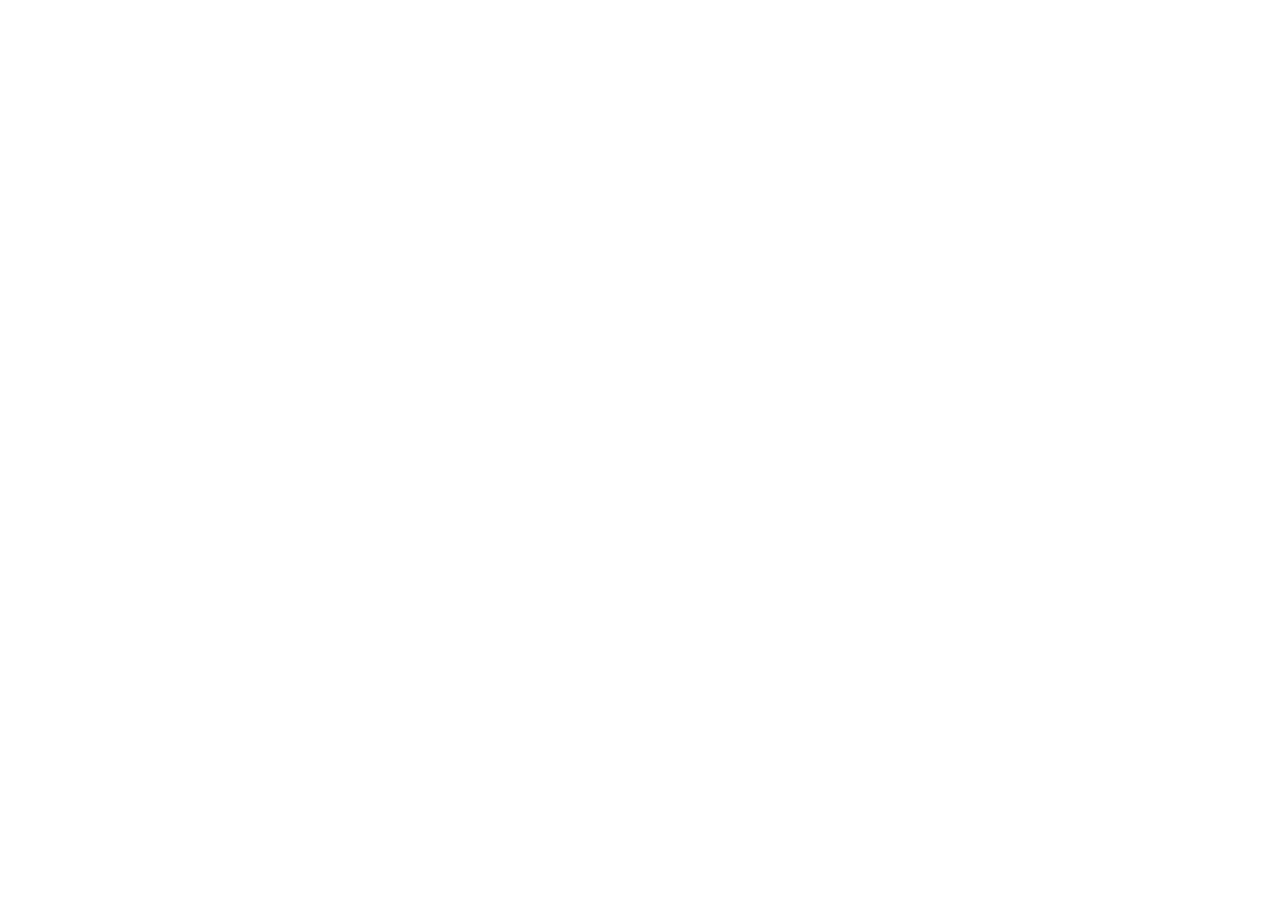
==== commit dcac6ecb: "Il sito si sposta in qualifixservice25-cloud.github.io/ottimizza-tagli/ index.html e privacy-policy." ====
--- a/index.html
+++ b/index.html
@@ -3,399 +3,14 @@
 <head>
 <meta charset="utf-8">
 <meta name="viewport" content="width=device-width, initial-scale=1">
-<title>Ottimizza Tagli – Schema di taglio per barre e profili</title>
-<meta name="description" content="App Android gratuita per tagliare barre e profili con meno sfrido: schema di taglio barra per barra, avanzi di magazzino, costi e PDF per l'officina.">
-<link rel="canonical" href="https://qualifixservice25-cloud.github.io/site-ottimizza_tagli/">
-<meta name="theme-color" content="#111922">
-<link rel="icon" type="image/png" sizes="48x48" href="img/favicon-48.png">
-<link rel="apple-touch-icon" href="img/apple-touch-icon.png">
-<link rel="preload" href="font/inter-display-900.woff2" as="font" type="font/woff2" crossorigin>
-<link rel="preload" href="font/inter-400.woff2" as="font" type="font/woff2" crossorigin>
-<link rel="stylesheet" href="stile.css">
-
-<meta property="og:type" content="website">
-<meta property="og:locale" content="it_IT">
-<meta property="og:site_name" content="Ottimizza Tagli">
-<meta property="og:title" content="Ottimizza Tagli – Meno sfrido, meno barre">
-<meta property="og:description" content="Lo schema di taglio per barre e profili in un tocco: avanzi di magazzino, costi, PDF per l'officina e taglio a gradi. Gratis per Android, funziona offline.">
-<meta property="og:url" content="https://qualifixservice25-cloud.github.io/site-ottimizza_tagli/">
-<meta property="og:image" content="https://qualifixservice25-cloud.github.io/site-ottimizza_tagli/feature-graphic-1024x500.png">
-<meta property="og:image:width" content="1024">
-<meta property="og:image:height" content="500">
-<meta property="og:image:alt" content="Ottimizza Tagli: meno sfrido, meno barre. Lo schema di taglio per barre e profili">
-<meta name="twitter:card" content="summary_large_image">
-
-<script type="application/ld+json">
-{
-  "@context": "https://schema.org",
-  "@type": "SoftwareApplication",
-  "name": "Ottimizza Tagli",
-  "description": "Schema di taglio per barre e profili con meno sfrido: avanzi di magazzino, costi, PDF per l'officina, modalità avanzata con profili e pesi, taglio a gradi.",
-  "operatingSystem": "Android",
-  "applicationCategory": "BusinessApplication",
-  "softwareVersion": "1.1.0",
-  "inLanguage": "it",
-  "url": "https://qualifixservice25-cloud.github.io/site-ottimizza_tagli/",
-  "downloadUrl": "https://play.google.com/store/apps/details?id=org.qualifix.service.ottimizza_tagli",
-  "image": "https://qualifixservice25-cloud.github.io/site-ottimizza_tagli/feature-graphic-1024x500.png",
-  "screenshot": [
-    "https://qualifixservice25-cloud.github.io/site-ottimizza_tagli/img/telefono-schema-alto.webp",
-    "https://qualifixservice25-cloud.github.io/site-ottimizza_tagli/img/telefono-schema-barre.webp",
-    "https://qualifixservice25-cloud.github.io/site-ottimizza_tagli/img/telefono-pezzi.webp"
-  ],
-  "offers": { "@type": "Offer", "price": "0", "priceCurrency": "EUR" },
-  "publisher": { "@type": "Organization", "name": "Qualifix Service", "email": "qualifix.service25@gmail.com" }
-}
-</script>
-<script type="application/ld+json">
-{
-  "@context": "https://schema.org",
-  "@type": "FAQPage",
-  "mainEntity": [
-    { "@type": "Question", "name": "Ottimizza Tagli è gratuita?",
-      "acceptedAnswer": { "@type": "Answer", "text": "Sì: si scarica gratis da Google Play e non ha pubblicità." } },
-    { "@type": "Question", "name": "Serve internet?",
-      "acceptedAnswer": { "@type": "Answer", "text": "No. Lo schema si calcola sul telefono, anche senza rete. La connessione serve solo a Google Play per gli aggiornamenti." } },
-    { "@type": "Question", "name": "Funziona su iPhone?",
-      "acceptedAnswer": { "@type": "Answer", "text": "Per ora Ottimizza Tagli è disponibile solo per Android, su Google Play." } },
-    { "@type": "Question", "name": "Dove finiscono i miei dati?",
-      "acceptedAnswer": { "@type": "Answer", "text": "Restano sul telefono. Non serve un account e l'app non invia niente: lo schema esce dal telefono solo quando lo condividi tu." } },
-    { "@type": "Question", "name": "Quali profili ci sono nella modalità avanzata?",
-      "acceptedAnswer": { "@type": "Answer", "text": "Travi IPE, IPN, HEA, HEB e HEM, profili UPN e UPE, T, angolari a lati uguali e disuguali, tubolari quadri e rettangolari, tubi tondi, tondi, quadri ed esagoni pieni, piatti e omega, in acciaio, inox AISI 304 e 316 o alluminio. Il peso al metro è già calcolato." } },
-    { "@type": "Question", "name": "Come stampo lo schema?",
-      "acceptedAnswer": { "@type": "Answer", "text": "Nello schema tocca Condividi PDF: il foglio A4 si apre nel pannello di condivisione di Android, da cui lo mandi alla stampante, su WhatsApp o per email. Puoi anche togliere i prezzi dal foglio." } }
-  ]
-}
-</script>
+<title>Ottimizza Tagli – Qualifix Service</title>
+<!-- Il sito si è spostato: questa pagina rimanda al nuovo indirizzo. -->
+<link rel="canonical" href="https://qualifixservice25-cloud.github.io/ottimizza-tagli/">
+<meta name="robots" content="noindex">
+<meta http-equiv="refresh" content="0; url=https://qualifixservice25-cloud.github.io/ottimizza-tagli/">
+<script>location.replace("https://qualifixservice25-cloud.github.io/ottimizza-tagli/" + location.search + location.hash);</script>
 </head>
 <body>
-<a class="salta" href="#contenuto">Vai al contenuto</a>
-
-<!-- Le icone, disegnate una volta e richiamate con <use>. -->
-<svg width="0" height="0" style="position:absolute" aria-hidden="true">
-  <symbol id="i-righello" viewBox="0 0 24 24"><path d="M21.3 15.3a2.4 2.4 0 0 1 0 3.4l-2.6 2.6a2.4 2.4 0 0 1-3.4 0L2.7 8.7a2.4 2.4 0 0 1 0-3.4l2.6-2.6a2.4 2.4 0 0 1 3.4 0Z"/><path d="m14.5 12.5 2-2"/><path d="m11.5 9.5 2-2"/><path d="m8.5 6.5 2-2"/><path d="m17.5 15.5 2-2"/></symbol>
-  <symbol id="i-elenco" viewBox="0 0 24 24"><path d="M9 6h12"/><path d="M9 12h12"/><path d="M9 18h12"/><path d="M4 6h.01"/><path d="M4 12h.01"/><path d="M4 18h.01"/></symbol>
-  <symbol id="i-calcola" viewBox="0 0 24 24"><rect x="4" y="2" width="16" height="20" rx="2"/><path d="M8 6h8"/><path d="M16 14v4"/><path d="M16 10h.01"/><path d="M12 10h.01"/><path d="M8 10h.01"/><path d="M12 14h.01"/><path d="M8 14h.01"/><path d="M12 18h.01"/><path d="M8 18h.01"/></symbol>
-  <symbol id="i-spunta" viewBox="0 0 24 24"><path d="M20 6 9 17l-5-5"/></symbol>
-  <symbol id="i-euro" viewBox="0 0 24 24"><path d="M4 10h12"/><path d="M4 14h9"/><path d="M19 6a7.7 7.7 0 0 0-5.2-2A7.9 7.9 0 0 0 6 12c0 4.4 3.5 8 7.8 8 2 0 3.8-.8 5.2-2"/></symbol>
-  <symbol id="i-documento" viewBox="0 0 24 24"><path d="M15 2H6a2 2 0 0 0-2 2v16a2 2 0 0 0 2 2h12a2 2 0 0 0 2-2V7Z"/><path d="M14 2v4a2 2 0 0 0 2 2h4"/><path d="M16 13H8"/><path d="M16 17H8"/><path d="M10 9H8"/></symbol>
-  <symbol id="i-livelli" viewBox="0 0 24 24"><path d="M12.8 2.2a2 2 0 0 0-1.6 0L2.6 6.1a1 1 0 0 0 0 1.8l8.6 3.9a2 2 0 0 0 1.6 0l8.6-3.9a1 1 0 0 0 0-1.8Z"/><path d="m22 17.6-9.2 4.2a2 2 0 0 1-1.6 0L2 17.6"/><path d="m22 12.6-9.2 4.2a2 2 0 0 1-1.6 0L2 12.6"/></symbol>
-  <symbol id="i-angolo" viewBox="0 0 24 24"><path d="M3 20h18"/><path d="M3 20 15 5"/><path d="M9.5 20a6.5 6.5 0 0 0-2.4-5"/></symbol>
-  <symbol id="i-regola" viewBox="0 0 24 24"><path d="M4 21v-7"/><path d="M4 10V3"/><path d="M12 21v-9"/><path d="M12 8V3"/><path d="M20 21v-5"/><path d="M20 12V3"/><path d="M1 14h6"/><path d="M9 8h6"/><path d="M17 16h6"/></symbol>
-  <symbol id="i-vibra" viewBox="0 0 24 24"><rect x="7" y="4" width="10" height="16" rx="2"/><path d="M3 8v8"/><path d="M21 8v8"/><path d="M11 17h2"/></symbol>
-  <symbol id="i-offline" viewBox="0 0 24 24"><path d="M12 20h.01"/><path d="M8.5 16.4a5 5 0 0 1 7 0"/><path d="M5 12.9a10 10 0 0 1 5.2-2.7"/><path d="M19 12.9a10 10 0 0 0-2-1.5"/><path d="M2 8.8a15 15 0 0 1 4.2-2.6"/><path d="M22 8.8a15 15 0 0 0-11.3-3.8"/><path d="m2 2 20 20"/></symbol>
-  <symbol id="i-account" viewBox="0 0 24 24"><path d="M16 21v-2a4 4 0 0 0-4-4H6a4 4 0 0 0-4 4v2"/><circle cx="9" cy="7" r="4"/><path d="m17 8 5 5"/><path d="m22 8-5 5"/></symbol>
-  <symbol id="i-divieto" viewBox="0 0 24 24"><circle cx="12" cy="12" r="10"/><path d="m4.9 4.9 14.2 14.2"/></symbol>
-  <symbol id="i-tabella" viewBox="0 0 24 24"><rect x="3" y="3" width="18" height="18" rx="2"/><path d="M3 9h18"/><path d="M3 15h18"/><path d="M9 9v12"/><path d="M15 9v12"/></symbol>
-  <symbol id="i-ripeti" viewBox="0 0 24 24"><path d="m17 2 4 4-4 4"/><path d="M3 11v-1a4 4 0 0 1 4-4h14"/><path d="m7 22-4-4 4-4"/><path d="M21 13v1a4 4 0 0 1-4 4H3"/></symbol>
-  <symbol id="i-forbici" viewBox="0 0 24 24"><circle cx="6" cy="6" r="3"/><path d="M8.1 8.1 12 12"/><path d="M20 4 8.1 15.9"/><circle cx="6" cy="18" r="3"/><path d="M14.8 14.8 20 20"/></symbol>
-  <symbol id="i-salva" viewBox="0 0 24 24"><rect x="2" y="3" width="20" height="5" rx="1"/><path d="M4 8v11a2 2 0 0 0 2 2h12a2 2 0 0 0 2-2V8"/><path d="M10 12h4"/></symbol>
-  <symbol id="i-luna" viewBox="0 0 24 24"><path d="M12 3a6 6 0 0 0 9 9 9 9 0 1 1-9-9Z"/></symbol>
-</svg>
-
-<header class="testata">
-  <div class="contenitore">
-    <a class="marchio" href="#">
-      <img src="img/icona.webp" alt="" width="38" height="38">
-      Ottimizza Tagli
-    </a>
-    <nav class="menu" aria-label="Sezioni">
-      <a href="#come-funziona">Come funziona</a>
-      <a href="#funzioni">Funzioni</a>
-      <a href="#domande">Domande</a>
-    </nav>
-    <a class="pulsante" href="https://play.google.com/store/apps/details?id=org.qualifix.service.ottimizza_tagli">Scarica</a>
-  </div>
-</header>
-
-<main id="contenuto">
-
-  <section class="apertura">
-    <svg class="nastri" viewBox="0 0 1440 800" preserveAspectRatio="none" aria-hidden="true">
-      <defs>
-        <linearGradient id="nastro-arancio" x1="0" x2="1"><stop offset="0" stop-color="#d9681a"/><stop offset=".5" stop-color="#f0a04b"/><stop offset="1" stop-color="#e67e22"/></linearGradient>
-      </defs>
-      <path d="M-40 830 C 380 850, 720 660, 1000 660 S 1380 470, 1500 380" fill="none" stroke="url(#nastro-arancio)" stroke-width="90" stroke-linecap="round" vector-effect="non-scaling-stroke" opacity=".9"/>
-      <path d="M-40 900 C 420 900, 780 740, 1060 750 S 1400 590, 1500 530" fill="none" stroke="#2f6fb5" stroke-width="44" stroke-linecap="round" vector-effect="non-scaling-stroke" opacity=".75"/>
-    </svg>
-    <div class="contenitore">
-      <div class="testo">
-        <a class="novita" href="#gradi"><b>Novità 1.1</b> Taglio a gradi e nuova grafica</a>
-        <h1>Meno sfrido,<br><span>meno barre</span></h1>
-        <p class="sottotitolo">Scrivi le misure dei pezzi, tocca Calcola e hai lo schema di taglio barra per barra: quante barre comprare, come tagliarle e cosa avanza.</p>
-        <div class="azioni">
-          <a class="badge-play" href="https://play.google.com/store/apps/details?id=org.qualifix.service.ottimizza_tagli">
-            <img src="https://play.google.com/intl/en_us/badges/static/images/badges/it_badge_web_generic.png" alt="Disponibile su Google Play" width="646" height="250" referrerpolicy="no-referrer">
-          </a>
-          <a class="link-chiaro" href="#funzioni">Scopri le funzioni ↓</a>
-        </div>
-        <ul class="garanzie">
-          <li><svg class="icona"><use href="#i-spunta"/></svg>Gratis</li>
-          <li><svg class="icona"><use href="#i-spunta"/></svg>Senza pubblicità</li>
-          <li><svg class="icona"><use href="#i-spunta"/></svg>Funziona anche offline</li>
-        </ul>
-      </div>
-      <div class="telefoni">
-        <img class="dietro" src="img/telefono-pezzi.webp" width="696" height="1474" alt="L'elenco dei pezzi: 638 mm per 20, 1.965 mm per 3, 2.840 mm per 3 e 374 mm per 6, con i tasti meno e più">
-        <img class="davanti" src="img/telefono-schema-barre.webp" width="696" height="1474" alt="Lo schema di taglio: le barre con i pezzi a colori, tre pezzi già spuntati e gli avanzi in verde">
-      </div>
-    </div>
-  </section>
-
-  <section class="sezione carta" id="come-funziona">
-    <div class="contenitore">
-      <div class="intro">
-        <span class="occhiello">Come funziona</span>
-        <h2>Tre passi, e sai come tagliare</h2>
-        <p>Niente fogli di calcolo e niente conti a mano: l'app prova le combinazioni e tiene quella che usa meno barre.</p>
-      </div>
-      <ol class="passi">
-        <li class="passo">
-          <span class="numero" aria-hidden="true">1</span>
-          <span class="tondo"><svg class="icona"><use href="#i-righello"/></svg></span>
-          <h3>Imposta la barra</h3>
-          <p>Lunghezza, prezzo a barra o al metro, spessore della lama e scarti di testa e coda. L'app se li ricorda.</p>
-        </li>
-        <li class="passo">
-          <span class="numero" aria-hidden="true">2</span>
-          <span class="tondo"><svg class="icona"><use href="#i-elenco"/></svg></span>
-          <h3>Scrivi i pezzi</h3>
-          <p>Misura e quantità con la tastiera grande, + e − per correggere. Oppure incolla la distinta copiata da Excel o da un CSV.</p>
-        </li>
-        <li class="passo">
-          <span class="numero" aria-hidden="true">3</span>
-          <span class="tondo"><svg class="icona"><use href="#i-calcola"/></svg></span>
-          <h3>Tocca Calcola</h3>
-          <p>In un attimo hai lo schema barra per barra, pronto da seguire alla sega e da spuntare man mano che tagli.</p>
-        </li>
-      </ol>
-    </div>
-  </section>
-
-  <section class="sezione" id="funzioni">
-    <div class="contenitore">
-      <div class="intro">
-        <span class="occhiello">Funzioni</span>
-        <h2>Tutto quello che serve al banco</h2>
-        <p>Semplice da usare anche per chi non ha mai visto un'app del genere, completa per chi taglia ogni giorno.</p>
-      </div>
-
-      <article class="funzione" id="risultato">
-        <div class="testo">
-          <span class="tondo"><svg class="icona"><use href="#i-euro"/></svg></span>
-          <h3>Sai quanto usi e quanto spendi</h3>
-          <p>In cima allo schema trovi quante barre comprare, la resa e la barra del materiale usato. Con il prezzo, anche i costi.</p>
-          <ul class="elenco">
-            <li><svg class="icona"><use href="#i-spunta"/></svg>Pezzi, avanzi da tenere e materiale perso: le tre parti sommano tutto il materiale</li>
-            <li><svg class="icona"><use href="#i-spunta"/></svg>Costo del materiale, dei pezzi e dello scarto</li>
-            <li><svg class="icona"><use href="#i-spunta"/></svg>Prezzo a barra o al metro, si cambia con un tocco</li>
-          </ul>
-        </div>
-        <div class="quadro">
-          <img src="img/telefono-schema-alto.webp" width="696" height="1474" loading="lazy" alt="In cima allo schema: 5 barre da 6.000 mm, resa 95,2%, materiale usato 30,90 m e i costi">
-        </div>
-      </article>
-
-      <article class="funzione" id="avanzi">
-        <div class="testo">
-          <span class="tondo"><svg class="icona"><use href="#i-documento"/></svg></span>
-          <h3>Avanzi e PDF per l'officina</h3>
-          <p>Gli spezzoni che hai già entrano nel calcolo, e alla fine sai cosa rimettere a magazzino. Lo schema si stampa su un foglio A4.</p>
-          <ul class="elenco">
-            <li><svg class="icona"><use href="#i-spunta"/></svg>Gli avanzi di magazzino si usano quando fanno risparmiare, o sempre per primi</li>
-            <li><svg class="icona"><use href="#i-spunta"/></svg>Scegli l'avanzo minimo: sopra si tiene, sotto è scarto</li>
-            <li><svg class="icona"><use href="#i-spunta"/></svg>PDF da stampare o mandare con WhatsApp ed email, con o senza prezzi</li>
-          </ul>
-        </div>
-        <div class="quadro">
-          <img class="foglio" src="img/foglio-pdf.webp" width="720" height="936" loading="lazy" alt="Il foglio A4 dello schema di taglio, con le barre a colori">
-          <img src="img/telefono-schema-fondo.webp" width="696" height="1474" loading="lazy" alt="In fondo allo schema: gli avanzi da tenere e il pulsante Condividi PDF">
-        </div>
-      </article>
-
-      <article class="funzione" id="avanzata">
-        <div class="testo">
-          <span class="tondo"><svg class="icona"><use href="#i-livelli"/></svg></span>
-          <h3>Profili, pesi e prezzi</h3>
-          <p>Con la modalità avanzata un lavoro può avere più tipologie, ognuna con il suo profilo, il materiale e la barra.</p>
-          <ul class="elenco">
-            <li><svg class="icona"><use href="#i-spunta"/></svg>Travi IPE, HEA, HEB, UPN, angolari, tubolari, piatti e altri profili</li>
-            <li><svg class="icona"><use href="#i-spunta"/></svg>Acciaio, inox AISI 304 e 316 o alluminio, con il peso al metro già calcolato</li>
-            <li><svg class="icona"><use href="#i-spunta"/></svg>Listino prezzi per profilo e schema per tipologia, in chili e metri</li>
-          </ul>
-        </div>
-        <div class="quadro">
-          <img src="img/telefono-avanzata.webp" width="696" height="1474" loading="lazy" alt="La modalità avanzata: una tipologia IPE 200 in acciaio da 22,4 kg/m, con i pezzi e il peso di ognuno">
-        </div>
-      </article>
-
-      <article class="funzione" id="gradi">
-        <div class="testo">
-          <span class="tondo"><svg class="icona"><use href="#i-angolo"/></svg></span>
-          <h3>Tagli a gradi senza calcoli</h3>
-          <p>Sul disegno spesso c'è solo la quota massima, mentre alla sega serve la minima: scrivi larghezza e una delle due misure, l'app calcola l'altra.</p>
-          <ul class="elenco">
-            <li><svg class="icona"><use href="#i-spunta"/></svg>Angoli sopra e sotto e gradi della sega per ogni estremità, fino a 70°</li>
-            <li><svg class="icona"><use href="#i-spunta"/></svg>Trascini gli angoli col dito: si agganciano ogni 15°, con una vibrazione</li>
-            <li><svg class="icona"><use href="#i-spunta"/></svg>Tocchi i gradi sul disegno per scriverli a mano</li>
-          </ul>
-        </div>
-        <div class="quadro">
-          <img src="img/telefono-gradi-trascina.webp" width="696" height="1474" loading="lazy" alt="Il taglio a gradi: trascinando un angolo il fumetto mostra sopra 120° e sega 30°, con massima e minima sotto">
-        </div>
-      </article>
-
-      <article class="funzione" id="impostazioni">
-        <div class="testo">
-          <span class="tondo"><svg class="icona"><use href="#i-regola"/></svg></span>
-          <h3>Regoli tutto in un attimo</h3>
-          <p>Le impostazioni stanno in un pannello solo, dall'ingranaggio in alto. Se le cambi con lo schema aperto, lo schema si rifà da solo.</p>
-          <ul class="elenco">
-            <li><svg class="icona"><use href="#i-spunta"/></svg>Modalità semplice, solo misure, o avanzata, con profili e pesi</li>
-            <li><svg class="icona"><use href="#i-spunta"/></svg>Avanzo minimo e uso degli avanzi di magazzino</li>
-            <li><svg class="icona"><use href="#i-spunta"/></svg>Tema scuro o chiaro e vibrazione dei tasti</li>
-          </ul>
-        </div>
-        <div class="quadro">
-          <img class="indietro" src="img/telefono-pezzi-chiaro.webp" width="696" height="1474" loading="lazy" alt="L'app con il tema chiaro">
-          <img src="img/telefono-impostazioni.webp" width="696" height="1474" loading="lazy" alt="Il pannello Impostazioni: modalità, avanzo minimo, avanzi di magazzino, tema e vibrazione">
-        </div>
-      </article>
-    </div>
-  </section>
-
-  <section class="sezione carta" id="officina">
-    <div class="contenitore">
-      <div class="intro">
-        <span class="occhiello">Pensata per l'officina</span>
-        <h2>Veloce da usare, anche in piedi al banco</h2>
-      </div>
-      <div class="schede">
-        <div class="scheda">
-          <span class="tondo"><svg class="icona"><use href="#i-vibra"/></svg></span>
-          <h3>Tastiera grande</h3>
-          <p>Tasti larghi che vibrano a ogni tocco: le misure si scrivono veloci e senza errori.</p>
-        </div>
-        <div class="scheda">
-          <span class="tondo"><svg class="icona"><use href="#i-offline"/></svg></span>
-          <h3>Funziona offline</h3>
-          <p>In officina e in cantiere la rete non serve: tutto si calcola sul telefono.</p>
-        </div>
-        <div class="scheda">
-          <span class="tondo"><svg class="icona"><use href="#i-account"/></svg></span>
-          <h3>Nessun account</h3>
-          <p>Apri e usi. Niente registrazione, niente email, niente password.</p>
-        </div>
-        <div class="scheda">
-          <span class="tondo"><svg class="icona"><use href="#i-divieto"/></svg></span>
-          <h3>Senza pubblicità</h3>
-          <p>Nessun banner e nessuno strumento che tiene traccia di cosa fai.</p>
-        </div>
-        <div class="scheda">
-          <span class="tondo"><svg class="icona"><use href="#i-tabella"/></svg></span>
-          <h3>Incolla da Excel</h3>
-          <p>Copia la distinta da Excel o da un CSV e incollala: misure, quantità e nomi si leggono da soli.</p>
-        </div>
-        <div class="scheda">
-          <span class="tondo"><svg class="icona"><use href="#i-forbici"/></svg></span>
-          <h3>Lama e scarti</h3>
-          <p>Spessore della lama e scarti di testa e coda entrano nel calcolo di ogni barra.</p>
-        </div>
-        <div class="scheda">
-          <span class="tondo"><svg class="icona"><use href="#i-ripeti"/></svg></span>
-          <h3>Sempre lo stesso risultato</h3>
-          <p>A parità di dati lo schema è sempre uguale: niente sorprese fra un calcolo e l'altro.</p>
-        </div>
-        <div class="scheda">
-          <span class="tondo"><svg class="icona"><use href="#i-salva"/></svg></span>
-          <h3>Ritrovi il lavoro</h3>
-          <p>Misure e pezzi spuntati restano salvati: riaprendo l'app riprendi da dove eri.</p>
-        </div>
-      </div>
-    </div>
-  </section>
-
-  <section class="sezione" id="per-chi">
-    <div class="contenitore">
-      <div class="intro">
-        <span class="occhiello">Per chi è</span>
-        <h2>Per chiunque tagli barre, tubi e profili</h2>
-      </div>
-      <ul class="mestieri">
-        <li>Carpenterie metalliche</li>
-        <li>Fabbri</li>
-        <li>Serramentisti</li>
-        <li>Impiantisti</li>
-        <li>Falegnami</li>
-        <li>Montatori</li>
-        <li>Officine e cantieri</li>
-        <li>Fai da te</li>
-      </ul>
-    </div>
-  </section>
-
-  <section class="sezione carta" id="domande">
-    <div class="contenitore">
-      <div class="intro">
-        <span class="occhiello">Domande</span>
-        <h2>Domande frequenti</h2>
-      </div>
-      <div class="domande">
-        <details>
-          <summary>Ottimizza Tagli è gratuita?</summary>
-          <p>Sì: si scarica gratis da Google Play e non ha pubblicità.</p>
-        </details>
-        <details>
-          <summary>Serve internet?</summary>
-          <p>No. Lo schema si calcola sul telefono, anche senza rete. La connessione serve solo a Google Play per gli aggiornamenti.</p>
-        </details>
-        <details>
-          <summary>Funziona su iPhone?</summary>
-          <p>Per ora Ottimizza Tagli è disponibile solo per Android, su Google Play.</p>
-        </details>
-        <details>
-          <summary>Dove finiscono i miei dati?</summary>
-          <p>Restano sul telefono. Non serve un account e l'app non invia niente: lo schema esce dal telefono solo quando lo condividi tu. I dettagli sono nella <a href="privacy-policy.html">privacy policy</a>.</p>
-        </details>
-        <details>
-          <summary>Quali profili ci sono nella modalità avanzata?</summary>
-          <p>Travi IPE, IPN, HEA, HEB e HEM, profili UPN e UPE, T, angolari a lati uguali e disuguali, tubolari quadri e rettangolari, tubi tondi, tondi, quadri ed esagoni pieni, piatti e omega, in acciaio, inox AISI 304 e 316 o alluminio. Il peso al metro è già calcolato.</p>
-        </details>
-        <details>
-          <summary>Come stampo lo schema?</summary>
-          <p>Nello schema tocca Condividi PDF: il foglio A4 si apre nel pannello di condivisione di Android, da cui lo mandi alla stampante, su WhatsApp o per email. Puoi anche togliere i prezzi dal foglio.</p>
-        </details>
-      </div>
-    </div>
-  </section>
-
-  <section class="sezione chiusura">
-    <svg class="nastri" viewBox="0 0 1440 600" preserveAspectRatio="none" aria-hidden="true">
-      <path d="M-40 640 C 360 660, 700 540, 1000 560 S 1380 430, 1500 360" fill="none" stroke="url(#nastro-arancio)" stroke-width="70" stroke-linecap="round" vector-effect="non-scaling-stroke" opacity=".55"/>
-      <path d="M-40 690 C 400 700, 760 610, 1060 630 S 1400 520, 1500 470" fill="none" stroke="#2f6fb5" stroke-width="34" stroke-linecap="round" vector-effect="non-scaling-stroke" opacity=".5"/>
-    </svg>
-    <div class="contenitore">
-      <img class="icona-app" src="img/icona.webp" alt="" width="84" height="84" loading="lazy">
-      <h2>Meno sfrido, già dal prossimo taglio</h2>
-      <p>Ottimizza Tagli è gratis per Android. Scaricala e prova con le misure del tuo prossimo lavoro.</p>
-      <a class="badge-play" href="https://play.google.com/store/apps/details?id=org.qualifix.service.ottimizza_tagli">
-        <img src="https://play.google.com/intl/en_us/badges/static/images/badges/it_badge_web_generic.png" alt="Disponibile su Google Play" width="646" height="250" loading="lazy" referrerpolicy="no-referrer">
-      </a>
-    </div>
-  </section>
-
-</main>
-
-<footer class="piede">
-  <div class="contenitore">
-    <p>© 2026 Qualifix Service</p>
-    <nav aria-label="Informazioni">
-      <a href="privacy-policy.html">Privacy policy</a>
-      <a href="mailto:qualifix.service25@gmail.com">Contatti</a>
-      <a href="https://play.google.com/store/apps/details?id=org.qualifix.service.ottimizza_tagli">Google Play</a>
-    </nav>
-  </div>
-</footer>
-
+<p>Questa pagina si è spostata: <a href="https://qualifixservice25-cloud.github.io/ottimizza-tagli/">https://qualifixservice25-cloud.github.io/ottimizza-tagli/</a></p>
 </body>
 </html>
